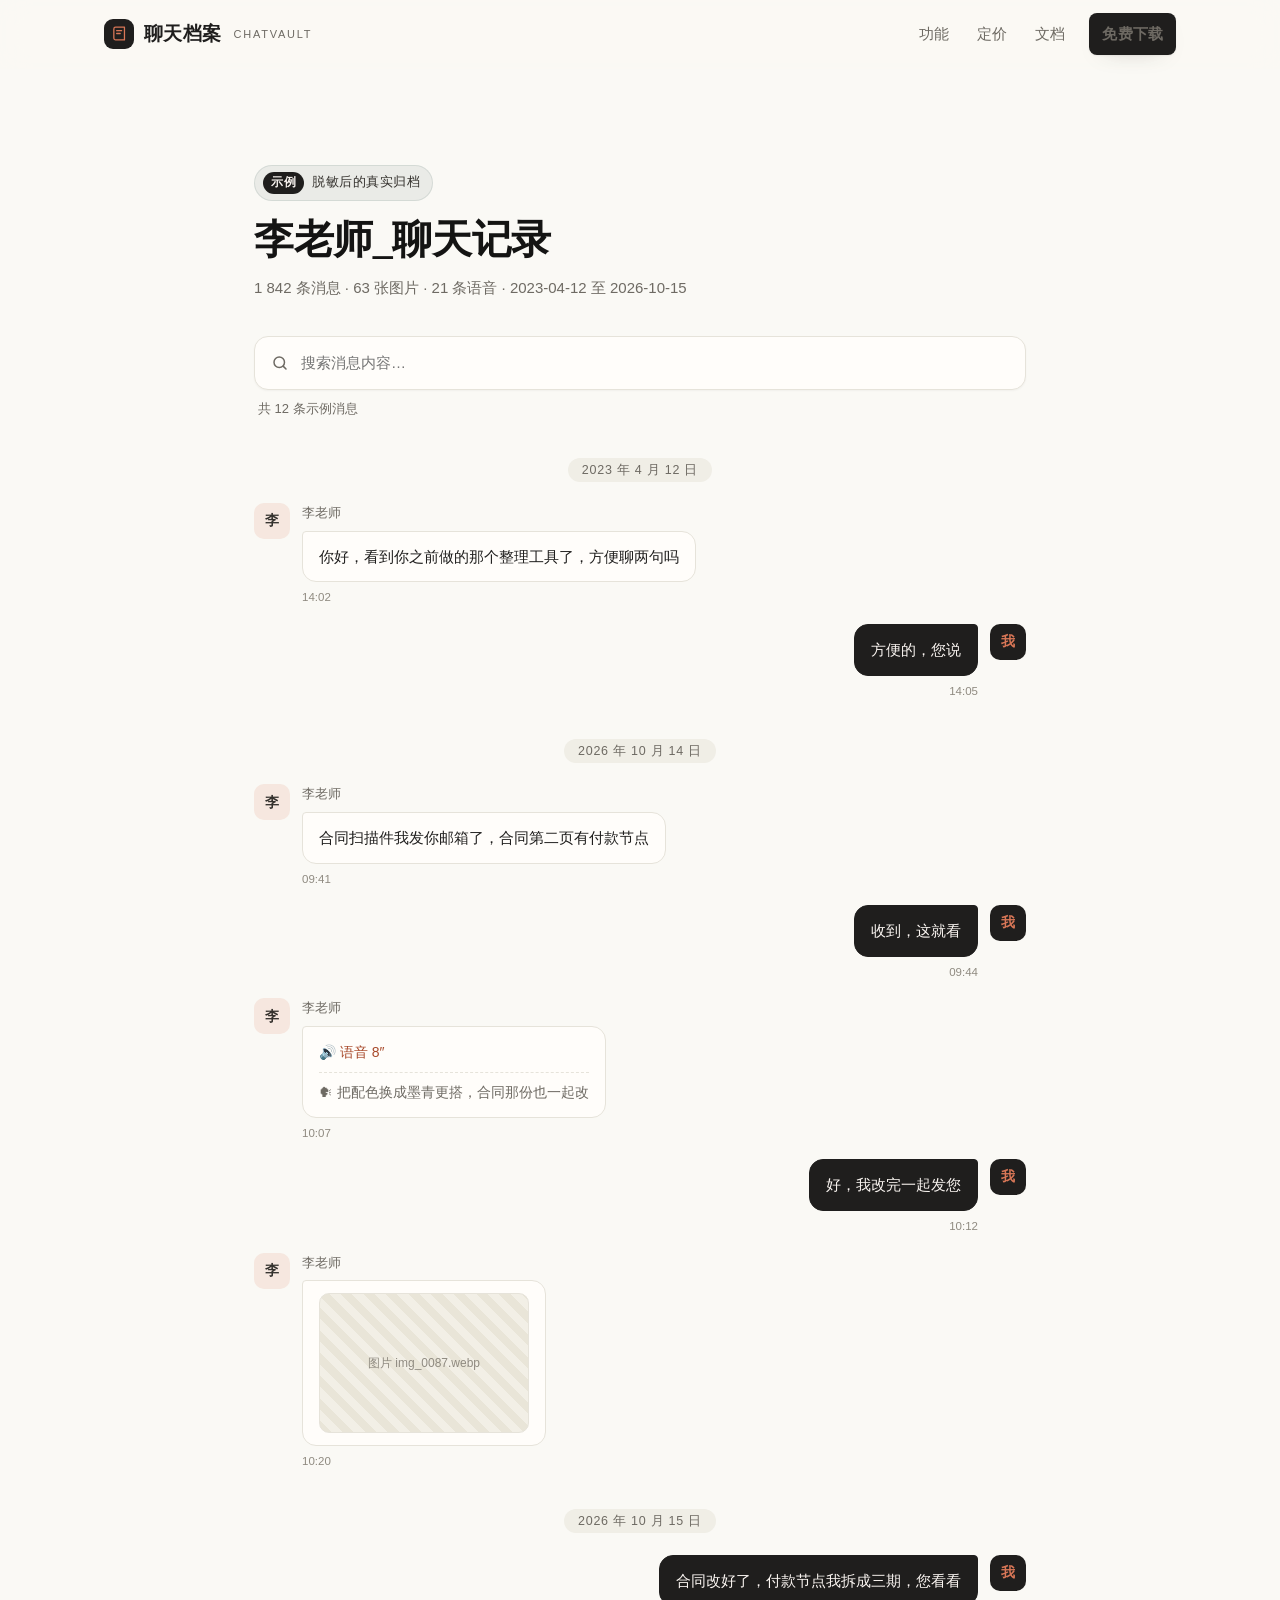
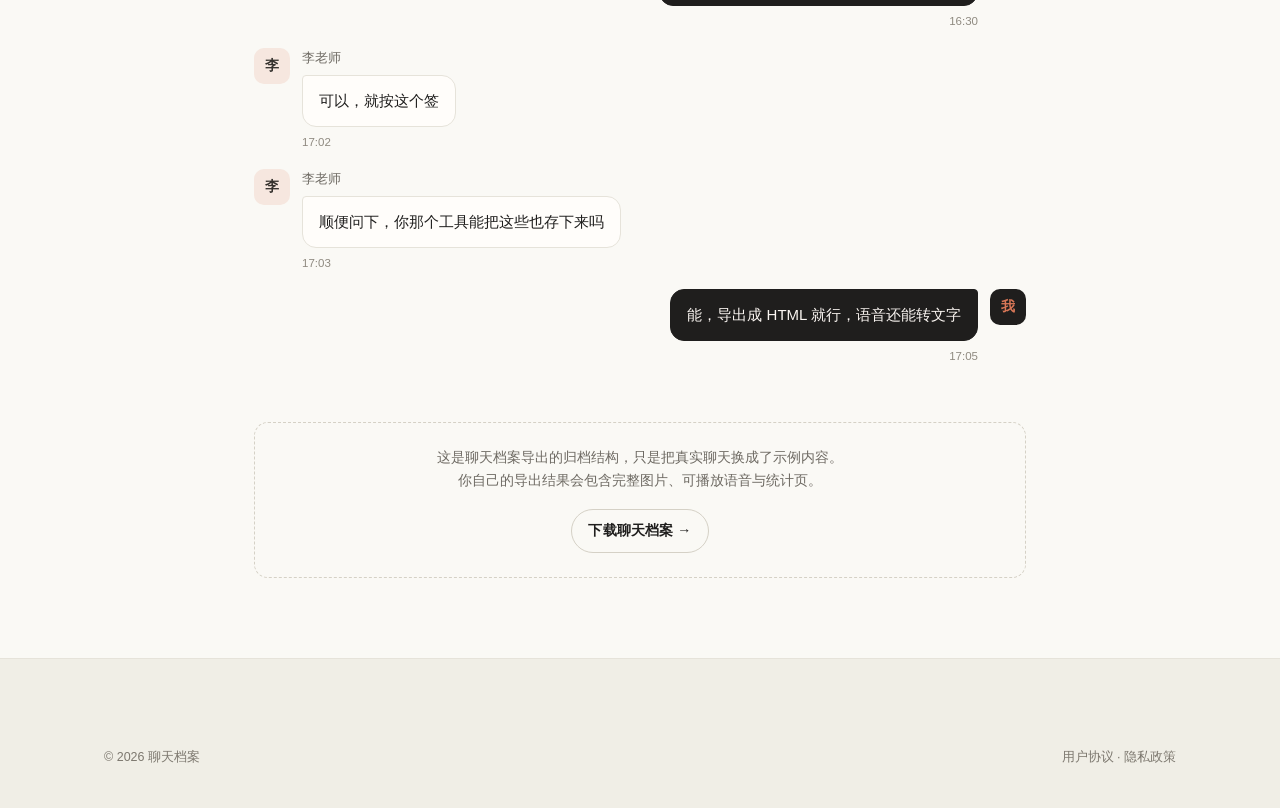
==== demo/index.html @ d1c484e0 "激活页价格表一并移除" ====
<!DOCTYPE html>
<html lang="zh-CN">
<head>
<meta charset="utf-8">
<meta name="viewport" content="width=device-width, initial-scale=1">
<title>在线示例 · 聊天档案</title>
<meta name="description" content="聊天档案导出的聊天记录归档示例：搜索、时间轴、语音转写、图片还原。">
<link rel="icon" href="../assets/favicon.svg" type="image/svg+xml">
<link rel="preconnect" href="https://miaoda.feishu.cn" crossorigin>
<link rel="stylesheet" href="https://miaoda.feishu.cn/fonts/css2?family=Noto+Serif+SC:wght@600;700&family=Noto+Sans+SC:wght@300;400;500;600&display=swap">
<link rel="stylesheet" href="../assets/style.css">
<style>
  .demo-head { padding: 96px 0 8px; }
  .demo-wrap { max-width: 820px; margin: 0 auto; padding: 0 24px 80px; }
  .demo-search {
    display: flex; align-items: center; gap: 10px;
    background: var(--card); border: 1px solid var(--line);
    border-radius: 14px; padding: 12px 16px; margin: 28px 0 8px;
    box-shadow: 0 1px 2px rgba(22,33,30,.04);
  }
  .demo-search input {
    flex: 1; border: 0; outline: 0; font: inherit; font-size: 15px;
    background: transparent; color: var(--text);
  }
  .demo-search svg { width: 18px; height: 18px; color: var(--muted); flex: none; }
  .demo-count { font-size: 13px; color: var(--muted); margin: 0 0 32px 4px; }
  .demo-day {
    text-align: center; margin: 40px 0 22px; font-size: 12.5px;
    color: var(--muted); letter-spacing: .06em;
  }
  .demo-day span { background: var(--paper-2); padding: 5px 14px; border-radius: 999px; }
  .msg { display: flex; gap: 12px; margin-bottom: 16px; align-items: flex-start; }
  .msg--me { flex-direction: row-reverse; }
  .msg__av {
    width: 36px; height: 36px; border-radius: 10px; flex: none;
    display: grid; place-items: center; font-size: 14px; font-weight: 600;
    background: var(--mint-soft); color: var(--pine-2);
  }
  .msg--me .msg__av { background: var(--pine); color: var(--mint); }
  .msg__body { max-width: 74%; }
  .msg--me .msg__body { text-align: right; }
  .msg__name { font-size: 12.5px; color: var(--muted); margin-bottom: 6px; }
  .msg--me .msg__name { display: none; }
  .msg__text {
    background: var(--card); border: 1px solid var(--line); border-radius: 4px 14px 14px 14px;
    padding: 12px 16px; font-size: 15px; line-height: 1.72; white-space: pre-wrap;
  }
  .msg--me .msg__text {
    background: var(--pine); color: #fbf6f2; border-color: var(--pine);
    border-radius: 14px 4px 14px 14px;
  }
  .msg__text mark { background: #f6e0c8; color: #4a3708; padding: 0 2px; border-radius: 2px; }
  .msg--me .msg__text mark { background: #f2d675; color: #2a2000; }
  .msg__time { font-size: 11.5px; color: #8f8a80; margin-top: 6px; }
  .voice { display: inline-flex; align-items: center; gap: 8px; color: var(--pine-3); font-size: 14px; }
  .asr {
    display: block; margin-top: 8px; padding-top: 8px; border-top: 1px dashed var(--line);
    font-size: 13.5px; color: var(--muted);
  }
  .img-ph {
    width: 210px; height: 140px; border-radius: 10px;
    background: repeating-linear-gradient(45deg, #e9e5d8, #e9e5d8 8px, #f2efe6 8px, #f2efe6 16px);
    display: grid; place-items: center; font-size: 12px; color: #8f8a80;
    border: 1px solid var(--line);
  }
  .msg--me .img-ph { margin-left: auto; }
  .demo-foot {
    margin-top: 56px; padding: 24px; border: 1px dashed var(--line-strong);
    border-radius: 14px; font-size: 13.5px; color: var(--muted); text-align: center;
  }
</style>
</head>
<body>

<header class="nav" id="nav">
  <div class="wrap nav__inner">
    <a class="brand" href="../index.html">
      <span class="brand__mark" aria-hidden="true">
        <svg viewBox="0 0 24 24" fill="none" stroke="#d97757" stroke-width="1.8" stroke-linecap="round" stroke-linejoin="round"><path d="M4 5.5A2.5 2.5 0 0 1 6.5 3H19v18H6.5A2.5 2.5 0 0 1 4 18.5z"/><path d="M8 8h7M8 12h5"/></svg>
      </span>
      聊天档案 <span class="brand__sub">CHATVAULT</span>
    </a>
    <nav class="nav__links">
      <a href="../index.html#features">功能</a>
      <a href="../index.html#pricing">定价</a>
      <a href="../docs.html">文档</a>
      <a class="btn btn--primary btn--sm nav__cta" href="../index.html#download">免费下载</a>
    </nav>
  </div>
</header>

<main>
  <div class="demo-wrap">
    <div class="demo-head">
      <span class="eyebrow"><b>示例</b>脱敏后的真实归档</span>
      <h1 style="font-size:clamp(28px,4vw,40px);margin:16px 0 12px">李老师_聊天记录</h1>
      <p style="color:var(--muted);font-size:15px;margin:0">
        1 842 条消息 · 63 张图片 · 21 条语音 · 2023-04-12 至 2026-10-15
      </p>
    </div>

    <div class="demo-search">
      <svg viewBox="0 0 24 24" fill="none" stroke="currentColor" stroke-width="2" stroke-linecap="round"><circle cx="11" cy="11" r="7"/><path d="m20 20-3.5-3.5"/></svg>
      <input id="q" type="search" placeholder="搜索消息内容…" autocomplete="off" aria-label="搜索消息内容">
    </div>
    <p class="demo-count" id="count">共 12 条示例消息</p>

    <div id="stream">

      <div class="demo-day"><span>2023 年 4 月 12 日</span></div>

      <div class="msg">
        <span class="msg__av">李</span>
        <div class="msg__body">
          <div class="msg__name">李老师</div>
          <div class="msg__text">你好，看到你之前做的那个整理工具了，方便聊两句吗</div>
          <div class="msg__time">14:02</div>
        </div>
      </div>

      <div class="msg msg--me">
        <span class="msg__av">我</span>
        <div class="msg__body">
          <div class="msg__name">我</div>
          <div class="msg__text">方便的，您说</div>
          <div class="msg__time">14:05</div>
        </div>
      </div>

      <div class="demo-day"><span>2026 年 10 月 14 日</span></div>

      <div class="msg">
        <span class="msg__av">李</span>
        <div class="msg__body">
          <div class="msg__name">李老师</div>
          <div class="msg__text">合同扫描件我发你邮箱了，合同第二页有付款节点</div>
          <div class="msg__time">09:41</div>
        </div>
      </div>

      <div class="msg msg--me">
        <span class="msg__av">我</span>
        <div class="msg__body">
          <div class="msg__name">我</div>
          <div class="msg__text">收到，这就看</div>
          <div class="msg__time">09:44</div>
        </div>
      </div>

      <div class="msg">
        <span class="msg__av">李</span>
        <div class="msg__body">
          <div class="msg__name">李老师</div>
          <div class="msg__text"><span class="voice">🔊 语音 8″</span><span class="asr">🗣 把配色换成墨青更搭，合同那份也一起改</span></div>
          <div class="msg__time">10:07</div>
        </div>
      </div>

      <div class="msg msg--me">
        <span class="msg__av">我</span>
        <div class="msg__body">
          <div class="msg__name">我</div>
          <div class="msg__text">好，我改完一起发您</div>
          <div class="msg__time">10:12</div>
        </div>
      </div>

      <div class="msg">
        <span class="msg__av">李</span>
        <div class="msg__body">
          <div class="msg__name">李老师</div>
          <div class="msg__text"><div class="img-ph">图片 img_0087.webp</div></div>
          <div class="msg__time">10:20</div>
        </div>
      </div>

      <div class="demo-day"><span>2026 年 10 月 15 日</span></div>

      <div class="msg msg--me">
        <span class="msg__av">我</span>
        <div class="msg__body">
          <div class="msg__name">我</div>
          <div class="msg__text">合同改好了，付款节点我拆成三期，您看看</div>
          <div class="msg__time">16:30</div>
        </div>
      </div>

      <div class="msg">
        <span class="msg__av">李</span>
        <div class="msg__body">
          <div class="msg__name">李老师</div>
          <div class="msg__text">可以，就按这个签</div>
          <div class="msg__time">17:02</div>
        </div>
      </div>

      <div class="msg">
        <span class="msg__av">李</span>
        <div class="msg__body">
          <div class="msg__name">李老师</div>
          <div class="msg__text">顺便问下，你那个工具能把这些也存下来吗</div>
          <div class="msg__time">17:03</div>
        </div>
      </div>

      <div class="msg msg--me">
        <span class="msg__av">我</span>
        <div class="msg__body">
          <div class="msg__name">我</div>
          <div class="msg__text">能，导出成 HTML 就行，语音还能转文字</div>
          <div class="msg__time">17:05</div>
        </div>
      </div>

    </div>

    <div class="demo-foot">
      这是聊天档案导出的归档结构，只是把真实聊天换成了示例内容。<br>
      你自己的导出结果会包含完整图片、可播放语音与统计页。
      <div style="margin-top:16px"><a class="btn btn--ghost btn--sm" href="../index.html#download">下载聊天档案 →</a></div>
    </div>
  </div>
</main>

<footer class="footer">
  <div class="wrap">
    <div class="footer__bottom" style="border-top:0;padding-top:0">
      <span>© 2026 聊天档案</span>
      <span><a href="../legal/terms.html">用户协议</a> · <a href="../legal/privacy.html">隐私政策</a></span>
    </div>
  </div>
</footer>

<script>
(function () {
  var q = document.getElementById("q");
  var count = document.getElementById("count");
  var msgs = Array.prototype.slice.call(document.querySelectorAll(".msg"));
  var days = Array.prototype.slice.call(document.querySelectorAll(".demo-day"));
  if (!q) return;

  q.addEventListener("input", function () {
    var kw = q.value.trim().toLowerCase();
    var hit = 0;
    msgs.forEach(function (m) {
      var text = (m.textContent || "").toLowerCase();
      var ok = !kw || text.indexOf(kw) !== -1;
      m.style.display = ok ? "" : "none";
      if (ok) hit++;
    });
    // 当天没有可见消息时隐藏日期
    days.forEach(function (d) {
      var n = d.nextElementSibling, visible = false;
      while (n && !n.classList.contains("demo-day")) {
        if (n.classList.contains("msg") && n.style.display !== "none") { visible = true; break; }
        n = n.nextElementSibling;
      }
      d.style.display = visible ? "" : "none";
    });
    count.textContent = kw
      ? "「" + q.value.trim() + "」命中 " + hit + " 条"
      : "共 " + msgs.length + " 条示例消息";
  });
})();
</script>
</body>
</html>
---- assets/style.css ----
/* ==========================================================================
   聊天档案 ChatVault · 官网样式
   设计方向：Claude 色系——象牙纸白 + 陶土橙 + 近黑；衬线中文标题，无衬线正文。
   零依赖，零构建。改品牌色只需改下面 :root 里的四个变量。
   ========================================================================== */

:root {
  /* Claude 色系：象牙纸底 + 陶土橙强调 + 近黑正文 */
  --ink: #141413;
  --pine: #1f1e1d;
  --pine-2: #33302c;
  --pine-3: #a8492a;
  --mint: #d97757;
  --mint-soft: #f6e7df;
  --paper: #faf9f5;
  --paper-2: #f0eee6;
  --card: #fffdfa;
  --line: #e6e3da;
  --line-strong: #d5d1c6;
  --text: #1f1e1d;
  --muted: #6e6a63;
  --danger: #b4462f;

  --serif: "Noto Serif SC", "Source Han Serif SC", "Songti SC", "STSong", "SimSun", serif;
  --sans: "Noto Sans SC", "Source Han Sans SC", -apple-system, BlinkMacSystemFont,
    "PingFang SC", "Hiragino Sans GB", "Microsoft YaHei", sans-serif;
  --mono: ui-monospace, SFMono-Regular, "SF Mono", Menlo, Consolas, monospace;

  --r-sm: 8px;
  --r-md: 14px;
  --r-lg: 22px;
  --shadow-sm: 0 1px 2px rgba(20, 20, 19, 0.06), 0 8px 24px -16px rgba(20, 20, 19, 0.35);
  --shadow-md: 0 2px 4px rgba(20, 20, 19, 0.05), 0 24px 48px -28px rgba(20, 20, 19, 0.45);
  --max: 1120px;
}

*,
*::before,
*::after { box-sizing: border-box; }

html {
  -webkit-text-size-adjust: 100%;
  scroll-behavior: smooth;
  scroll-padding-top: 88px;
}

body {
  margin: 0;
  background: var(--paper);
  color: var(--text);
  font-family: var(--sans);
  font-size: 16px;
  line-height: 1.7;
  -webkit-font-smoothing: antialiased;
  text-rendering: optimizeLegibility;
}

img, svg { max-width: 100%; display: block; }
a { color: inherit; text-decoration: none; }
button { font: inherit; color: inherit; }

:focus-visible {
  outline: 2px solid var(--pine-3);
  outline-offset: 3px;
  border-radius: 4px;
}

.wrap {
  width: 100%;
  max-width: var(--max);
  margin-inline: auto;
  padding-inline: 24px;
}

.section { padding-block: 96px; }
.section--tight { padding-block: 64px; }
.section--paper2 { background: var(--paper-2); }
.section--dark { background: var(--pine); color: #f8f3ee; }

/* ---------- 顶部导航 ---------- */

.nav {
  position: sticky;
  top: 0;
  z-index: 50;
  background: rgba(250, 249, 245, 0.82);
  backdrop-filter: saturate(180%) blur(14px);
  -webkit-backdrop-filter: saturate(180%) blur(14px);
  border-bottom: 1px solid transparent;
  transition: border-color 0.25s ease, background 0.25s ease;
}
.nav.is-stuck {
  border-bottom-color: var(--line);
  background: rgba(250, 249, 245, 0.94);
}
.nav__inner {
  display: flex;
  align-items: center;
  gap: 32px;
  height: 68px;
}
.brand {
  display: inline-flex;
  align-items: center;
  gap: 10px;
  font-family: var(--serif);
  font-weight: 700;
  font-size: 19px;
  letter-spacing: 0.02em;
}
.brand__mark {
  width: 30px;
  height: 30px;
  border-radius: 9px;
  background: var(--pine);
  display: grid;
  place-items: center;
  flex: none;
}
.brand__mark svg { width: 17px; height: 17px; }
.brand__sub {
  font-family: var(--sans);
  font-size: 11px;
  font-weight: 500;
  color: var(--muted);
  letter-spacing: 0.16em;
  padding-left: 2px;
}
.nav__links {
  display: flex;
  gap: 4px;
  margin-left: auto;
  align-items: center;
}
.nav__links a {
  padding: 8px 12px;
  border-radius: var(--r-sm);
  font-size: 14.5px;
  color: var(--muted);
  transition: color 0.18s ease, background 0.18s ease;
}
.nav__links a:hover { color: var(--pine); background: rgba(27, 59, 54, 0.06); }
.nav__cta { margin-left: 8px; }

/* ---------- 按钮 ---------- */

.btn {
  display: inline-flex;
  align-items: center;
  justify-content: center;
  gap: 8px;
  padding: 12px 22px;
  border-radius: 999px;
  border: 1px solid transparent;
  font-size: 15px;
  font-weight: 600;
  letter-spacing: 0.01em;
  cursor: pointer;
  transition: transform 0.16s ease, box-shadow 0.2s ease, background 0.2s ease,
    border-color 0.2s ease, color 0.2s ease;
  white-space: nowrap;
}
.btn:active { transform: translateY(1px); }
.btn--primary {
  background: var(--pine);
  color: #fbf8f3;
  box-shadow: var(--shadow-sm);
}
.btn--primary:hover { background: var(--pine-2); box-shadow: var(--shadow-md); }
.btn--ghost {
  background: transparent;
  color: var(--pine);
  border-color: var(--line-strong);
}
.btn--ghost:hover { border-color: var(--pine-3); background: rgba(27, 59, 54, 0.05); }
.btn--mint {
  background: var(--mint);
  color: var(--ink);
}
.btn--mint:hover { background: #e7b7a2; }
.btn--sm { padding: 9px 16px; font-size: 14px; }
.btn--block { width: 100%; }
.btn[disabled] { opacity: 0.55; cursor: not-allowed; }

/* ---------- 首屏 ---------- */

.hero {
  position: relative;
  padding-top: 76px;
  padding-bottom: 96px;
  overflow: hidden;
}
.hero::before {
  content: "";
  position: absolute;
  inset: -30% -10% auto -10%;
  height: 620px;
  background:
    radial-gradient(60% 60% at 20% 10%, rgba(143, 211, 196, 0.28), transparent 70%),
    radial-gradient(50% 50% at 85% 0%, rgba(27, 59, 54, 0.12), transparent 70%);
  pointer-events: none;
}
.hero__grid {
  position: relative;
  display: grid;
  grid-template-columns: minmax(0, 1.05fr) minmax(0, 0.95fr);
  gap: 56px;
  align-items: center;
}
.eyebrow {
  display: inline-flex;
  align-items: center;
  gap: 8px;
  padding: 6px 12px 6px 8px;
  border-radius: 999px;
  background: rgba(27, 59, 54, 0.07);
  border: 1px solid rgba(27, 59, 54, 0.1);
  font-size: 12.5px;
  color: var(--pine-2);
  letter-spacing: 0.04em;
}
.eyebrow b {
  font-weight: 600;
  background: var(--pine);
  color: #fbf6f2;
  border-radius: 999px;
  padding: 1px 8px;
  font-size: 11.5px;
}
h1 {
  font-family: var(--serif);
  font-weight: 700;
  font-size: clamp(34px, 4.6vw, 54px);
  line-height: 1.16;
  letter-spacing: -0.01em;
  margin: 20px 0 0;
  color: var(--ink);
}
h1 em {
  font-style: normal;
  color: var(--pine-3);
  position: relative;
  white-space: nowrap;
}
h1 em::after {
  content: "";
  position: absolute;
  left: 0;
  right: 0;
  bottom: 4px;
  height: 10px;
  background: var(--mint);
  opacity: 0.42;
  z-index: -1;
  border-radius: 3px;
}
.lede {
  margin: 22px 0 0;
  font-size: 17px;
  line-height: 1.85;
  color: var(--muted);
  max-width: 34em;
}
.hero__cta {
  display: flex;
  flex-wrap: wrap;
  gap: 12px;
  margin-top: 32px;
}
.hero__meta {
  display: flex;
  flex-wrap: wrap;
  gap: 8px 20px;
  margin-top: 26px;
  font-size: 13px;
  color: var(--muted);
}
.hero__meta span { display: inline-flex; align-items: center; gap: 6px; }
.dot { width: 5px; height: 5px; border-radius: 50%; background: var(--pine-3); flex: none; }

/* ---------- 首屏模拟窗口 ---------- */

.mock {
  position: relative;
  border-radius: var(--r-lg);
  background: var(--card);
  border: 1px solid var(--line);
  box-shadow: var(--shadow-md);
  overflow: hidden;
  transform: rotate(-0.6deg);
}
.mock__bar {
  display: flex;
  align-items: center;
  gap: 8px;
  padding: 12px 16px;
  border-bottom: 1px solid var(--line);
  background: linear-gradient(180deg, #fff, #fffdfa);
}
.mock__dots { display: flex; gap: 6px; }
.mock__dots i {
  width: 9px; height: 9px; border-radius: 50%;
  background: var(--line-strong);
  display: block;
}
.mock__dots i:first-child { background: #e8b7a4; }
.mock__dots i:nth-child(2) { background: #e0c9a8; }
.mock__dots i:nth-child(3) { background: #d8c3ae; }
.mock__title {
  font-size: 12.5px;
  color: var(--muted);
  font-family: var(--mono);
  margin-inline: auto;
  letter-spacing: 0.02em;
}
.mock__body { padding: 18px 18px 48px; }
.mock__search {
  display: flex;
  align-items: center;
  gap: 8px;
  padding: 9px 12px;
  border-radius: 999px;
  background: var(--paper);
  border: 1px solid var(--line);
  color: var(--muted);
  font-size: 12.5px;
  margin-bottom: 18px;
}
.mock__search svg { width: 14px; height: 14px; flex: none; }
.mock__day {
  text-align: center;
  font-size: 11px;
  color: #8f8a80;
  margin: 16px 0 14px;
  letter-spacing: 0.06em;
}
.bubble {
  display: flex;
  gap: 10px;
  margin-bottom: 12px;
  align-items: flex-start;
}
.bubble--me { flex-direction: row-reverse; }
.avatar {
  width: 30px; height: 30px; border-radius: 9px; flex: none;
  display: grid; place-items: center;
  font-size: 12px; font-weight: 600; color: #fff;
  background: var(--pine-3);
}
.avatar--b { background: #b08968; }
.bubble__content { max-width: 78%; }
.bubble__name { font-size: 11px; color: #8f8a80; margin-bottom: 3px; }
.bubble__text {
  background: #fff;
  border: 1px solid var(--line);
  padding: 9px 13px;
  border-radius: 4px 14px 14px 14px;
  font-size: 13.5px;
  line-height: 1.6;
  color: #1a1918;
  box-shadow: 0 1px 1px rgba(20, 20, 19, 0.03);
}
.bubble--me .bubble__text {
  background: var(--mint-soft);
  border-color: #ecc9ba;
  border-radius: 14px 4px 14px 14px;
}
.bubble__text mark {
  background: #f6e0c8;
  color: inherit;
  padding: 0 2px;
  border-radius: 3px;
}
.bubble__text .voice {
  display: inline-flex;
  align-items: center;
  gap: 8px;
  color: var(--pine-2);
}
.bubble__text .asr {
  display: block;
  margin-top: 6px;
  padding-top: 6px;
  border-top: 1px dashed var(--line);
  font-size: 12px;
  color: var(--muted);
}
.mock__badge {
  position: absolute;
  right: 16px;
  bottom: 14px;
  background: var(--pine);
  color: #fbf6f2;
  font-size: 11.5px;
  padding: 7px 12px;
  border-radius: 999px;
  box-shadow: var(--shadow-md);
  letter-spacing: 0.03em;
}

/* ---------- 信任条 ---------- */

.trust {
  display: grid;
  grid-template-columns: repeat(4, minmax(0, 1fr));
  gap: 1px;
  background: var(--line);
  border: 1px solid var(--line);
  border-radius: var(--r-md);
  overflow: hidden;
}
.trust div {
  background: var(--paper);
  padding: 20px 18px;
  font-size: 13.5px;
  color: var(--muted);
  display: flex;
  align-items: center;
  gap: 9px;
}
.trust b { color: var(--ink); font-weight: 600; }
.trust svg { width: 16px; height: 16px; color: var(--pine-3); flex: none; }

/* ---------- 通用标题 ---------- */

.sec-head { max-width: 44rem; }
.sec-kicker {
  font-size: 12px;
  letter-spacing: 0.22em;
  text-transform: uppercase;
  color: var(--pine-3);
  font-weight: 600;
}
h2 {
  font-family: var(--serif);
  font-size: clamp(26px, 3.1vw, 38px);
  line-height: 1.28;
  font-weight: 700;
  margin: 14px 0 0;
  color: var(--ink);
  letter-spacing: -0.005em;
}
.sec-head p {
  margin: 16px 0 0;
  color: var(--muted);
  font-size: 16px;
  line-height: 1.85;
}
.section--dark h2, .section--dark .sec-head p { color: #f8f3ee; }
.section--dark .sec-kicker { color: var(--mint); }
.section--dark .sec-head p { color: #dcd1c4; }

/* ---------- 功能网格 ---------- */

.features {
  display: grid;
  grid-template-columns: repeat(3, minmax(0, 1fr));
  gap: 18px;
  margin-top: 52px;
}
.card {
  background: var(--card);
  border: 1px solid var(--line);
  border-radius: var(--r-md);
  padding: 26px 24px 24px;
  transition: transform 0.22s ease, box-shadow 0.22s ease, border-color 0.22s ease;
}
.card:hover {
  transform: translateY(-3px);
  box-shadow: var(--shadow-sm);
  border-color: var(--line-strong);
}
.card__icon {
  width: 38px; height: 38px;
  border-radius: 11px;
  background: var(--mint-soft);
  display: grid; place-items: center;
  margin-bottom: 16px;
}
.card__icon svg { width: 19px; height: 19px; color: var(--pine); }
.card h3 {
  font-size: 16.5px;
  margin: 0 0 8px;
  font-weight: 600;
  letter-spacing: 0.01em;
}
.card p { margin: 0; font-size: 14px; color: var(--muted); line-height: 1.75; }
.card__tag {
  display: inline-block;
  margin-top: 14px;
  font-size: 11.5px;
  color: var(--pine-3);
  background: rgba(47, 107, 94, 0.08);
  border-radius: 5px;
  padding: 2px 7px;
  letter-spacing: 0.04em;
}

/* ---------- 隐私块 ---------- */

.privacy {
  display: grid;
  grid-template-columns: minmax(0, 1fr) minmax(0, 0.85fr);
  gap: 56px;
  align-items: center;
}
.privacy__list { display: grid; gap: 18px; margin-top: 34px; }
.privacy__item { display: flex; gap: 14px; }
.privacy__item .n {
  font-family: var(--mono);
  font-size: 12px;
  color: var(--mint);
  padding-top: 3px;
  flex: none;
  width: 26px;
}
.privacy__item h4 { margin: 0 0 4px; font-size: 15.5px; color: #fbf6f2; font-weight: 600; }
.privacy__item p { margin: 0; font-size: 14px; color: #cfc3b5; line-height: 1.75; }
.privacy__panel {
  border: 1px solid rgba(143, 211, 196, 0.28);
  background: rgba(143, 211, 196, 0.06);
  border-radius: var(--r-md);
  padding: 26px;
  font-size: 13.5px;
  color: #e0d6cb;
}
.privacy__panel h4 {
  margin: 0 0 14px;
  font-size: 12px;
  letter-spacing: 0.18em;
  text-transform: uppercase;
  color: var(--mint);
}
.privacy__panel dl { margin: 0; display: grid; gap: 16px; }
.privacy__panel dt { font-size: 12px; color: #b9b0a4; letter-spacing: 0.02em; }
.privacy__panel dd { margin: 3px 0 0; font-family: var(--mono); font-size: 13px; color: #f7ece6; }

/* ---------- 流程 ---------- */

.flow {
  display: grid;
  grid-template-columns: repeat(4, minmax(0, 1fr));
  gap: 20px;
  margin-top: 52px;
  counter-reset: step;
}
.step {
  position: relative;
  padding-top: 26px;
  border-top: 2px solid var(--line-strong);
}
.step::before {
  counter-increment: step;
  content: "0" counter(step);
  position: absolute;
  top: -2px;
  left: 0;
  transform: translateY(-50%);
  background: var(--paper);
  padding-right: 10px;
  font-family: var(--serif);
  font-size: 13px;
  font-weight: 700;
  color: var(--pine-3);
  letter-spacing: 0.08em;
}
.section--paper2 .step::before { background: var(--paper-2); }
.step h3 { margin: 8px 0 8px; font-size: 15.5px; font-weight: 600; }
.step p { margin: 0; font-size: 13.5px; color: var(--muted); line-height: 1.75; }

/* ---------- Demo 预览 ---------- */

.demo-strip {
  display: grid;
  grid-template-columns: minmax(0, 0.9fr) minmax(0, 1.1fr);
  gap: 44px;
  align-items: center;
  background: var(--card);
  border: 1px solid var(--line);
  border-radius: var(--r-lg);
  padding: 40px;
  box-shadow: var(--shadow-sm);
}
.demo-strip h2 { font-size: clamp(24px, 2.6vw, 30px); }
.demo-strip p { color: var(--muted); font-size: 15px; margin: 14px 0 26px; }
.demo-frame {
  border-radius: var(--r-md);
  border: 1px solid var(--line);
  background: var(--paper);
  padding: 16px;
  font-size: 12.5px;
  color: var(--muted);
  font-family: var(--mono);
  line-height: 1.9;
  overflow: hidden;
}
.demo-frame b { color: var(--pine-3); font-weight: 600; }

/* ---------- 定价 ---------- */

.pricing {
  display: grid;
  grid-template-columns: repeat(3, minmax(0, 1fr));
  gap: 18px;
  margin-top: 52px;
  align-items: stretch;
}
.plan {
  background: var(--card);
  border: 1px solid var(--line);
  border-radius: var(--r-md);
  padding: 28px 26px;
  display: flex;
  flex-direction: column;
  position: relative;
}
.plan--featured {
  border-color: var(--pine);
  box-shadow: var(--shadow-md);
  background: linear-gradient(180deg, #ffffff, #fffdfa);
}
.plan__flag {
  position: absolute;
  top: -11px;
  left: 26px;
  background: var(--pine);
  color: #fbf6f2;
  font-size: 11px;
  letter-spacing: 0.1em;
  padding: 3px 10px;
  border-radius: 999px;
}
.plan h3 { margin: 0; font-size: 15px; font-weight: 600; color: var(--muted); letter-spacing: 0.04em; }
.plan__price {
  font-family: var(--serif);
  font-size: 40px;
  line-height: 1.1;
  margin: 14px 0 2px;
  color: var(--ink);
  letter-spacing: -0.02em;
}
.plan__price small { font-size: 14px; font-family: var(--sans); color: var(--muted); font-weight: 400; }
.plan__note { font-size: 12.5px; color: var(--muted); margin: 0 0 20px; }
.plan ul { list-style: none; margin: 0 0 26px; padding: 0; display: grid; gap: 11px; }
.plan li { font-size: 13.5px; color: #23211e; display: flex; gap: 9px; line-height: 1.6; }
.plan li svg { width: 15px; height: 15px; color: var(--pine-3); flex: none; margin-top: 3px; }
.plan li.off { color: #8f8a80; }
.plan li.off svg { color: #cfc9bf; }
.plan .btn { margin-top: auto; }

/* ---------- FAQ ---------- */

.faq { margin-top: 44px; border-top: 1px solid var(--line); }
.faq details { border-bottom: 1px solid var(--line); }
.faq summary {
  cursor: pointer;
  padding: 20px 44px 20px 0;
  font-size: 15.5px;
  font-weight: 500;
  list-style: none;
  position: relative;
}
.faq summary::-webkit-details-marker { display: none; }
.faq summary::after {
  content: "+";
  position: absolute;
  right: 6px;
  top: 50%;
  transform: translateY(-50%);
  font-size: 20px;
  color: var(--pine-3);
  transition: transform 0.2s ease;
  font-family: var(--mono);
}
.faq details[open] summary::after { content: "−"; }
.faq p { margin: 0 0 22px; color: var(--muted); font-size: 14px; line-height: 1.85; max-width: 52rem; }

/* ---------- 下载 ---------- */

.download {
  text-align: center;
  padding-block: 96px;
}
.download__card {
  background: var(--card);
  border: 1px solid var(--line);
  border-radius: var(--r-lg);
  padding: 48px 32px;
  box-shadow: var(--shadow-sm);
  max-width: 720px;
  margin-inline: auto;
}
.download__ver {
  display: inline-flex;
  align-items: center;
  gap: 8px;
  font-size: 12.5px;
  color: var(--muted);
  font-family: var(--mono);
  background: var(--paper);
  border: 1px solid var(--line);
  border-radius: 999px;
  padding: 5px 12px;
}
.download__row {
  display: flex;
  gap: 12px;
  justify-content: center;
  flex-wrap: wrap;
  margin-top: 28px;
}
.download__alt { margin-top: 22px; font-size: 13px; color: var(--muted); }
.download__alt a { color: var(--pine-3); border-bottom: 1px solid rgba(47,107,94,0.3); }

/* ---------- 获取完整版 ---------- */

/* ---------- 时长档位（5 档） ---------- */
.pricing-bar {
  display: flex; justify-content: space-between; align-items: center; gap: 20px;
  margin-top: 46px; padding: 22px 26px;
  background: var(--card); border: 1px solid var(--line); border-radius: var(--r-md);
}
.pricing-bar h3 { margin: 0 0 6px; font-size: 16px; font-weight: 600; }
.pricing-bar p { margin: 0; font-size: 13.5px; color: var(--muted); line-height: 1.7; }
.tiers {
  display: grid; grid-template-columns: repeat(5, minmax(0, 1fr));
  gap: 12px; margin-top: 14px;
}
.tier {
  position: relative; text-align: center; background: var(--card);
  border: 1px solid var(--line); border-radius: var(--r-md); padding: 24px 14px 20px;
  transition: border-color .18s, transform .18s;
}
.tier:hover { border-color: var(--line-strong); transform: translateY(-2px); }
.tier--featured { border-color: var(--pine-3); box-shadow: 0 0 0 1px var(--pine-3); }
.tier__flag {
  position: absolute; top: -11px; left: 50%; transform: translateX(-50%);
  background: var(--pine); color: #faf9f5; font-size: 11px; padding: 3px 10px;
  border-radius: 99px; white-space: nowrap; letter-spacing: .02em;
}
.tier h4 { margin: 0 0 12px; font-size: 14px; font-weight: 500; color: var(--muted); }
.tier__price { font-family: var(--serif); font-size: 30px; line-height: 1; color: var(--ink); }
.tier p { margin: 12px 0 0; font-size: 12.5px; color: var(--muted); }
.pricing-note {
  margin: 18px 0 0; text-align: center; font-size: 13px; color: var(--muted);
}

@media (max-width: 960px) {
  .tiers { grid-template-columns: repeat(3, minmax(0, 1fr)); }
}
@media (max-width: 680px) {
  .tiers { grid-template-columns: repeat(2, minmax(0, 1fr)); }
  .pricing-bar { flex-direction: column; align-items: flex-start; }
}

.plan__fine {
  margin: 10px 0 0;
  font-size: 12px;
  color: var(--muted);
  text-align: center;
}

.howto {
  list-style: none;
  margin: 52px 0 0;
  padding: 0;
  display: grid;
  grid-template-columns: repeat(4, minmax(0, 1fr));
  gap: 20px;
}
.howto__item {
  position: relative;
  padding-top: 26px;
  border-top: 2px solid var(--line-strong);
}
.howto__no {
  position: absolute;
  top: -2px;
  left: 0;
  transform: translateY(-50%);
  background: var(--paper);
  padding-right: 10px;
  font-family: var(--serif);
  font-size: 13px;
  font-weight: 700;
  color: var(--pine-3);
  letter-spacing: 0.08em;
}
.howto__item h3 { margin: 8px 0 8px; font-size: 15.5px; font-weight: 600; }
.howto__item p { margin: 0; font-size: 13.5px; color: var(--muted); line-height: 1.75; }
.howto__foot { margin: 40px 0 0; font-size: 13.5px; color: var(--muted); }
.howto__foot a { color: var(--pine-3); border-bottom: 1px solid rgba(47,107,94,0.3); }

.reward {
  margin-top: 40px;
  padding: 26px;
  background: var(--card);
  border: 1px dashed var(--line-strong);
  border-radius: var(--r-md);
  display: flex;
  align-items: center;
  justify-content: center;
  gap: 24px;
  flex-wrap: wrap;
}
.reward img { border-radius: 8px; display: block; }
.reward p { margin: 0; font-size: 13.5px; color: var(--muted); line-height: 1.9; }

/* ---------- 双网盘下载 ---------- */

.dl { margin-top: 28px; display: grid; gap: 12px; text-align: left; }
.dl__row {
  display: flex;
  align-items: center;
  justify-content: space-between;
  gap: 20px;
  flex-wrap: wrap;
  padding: 18px 20px;
  border: 1px solid var(--line);
  border-radius: var(--r-md);
  background: var(--paper);
}
.dl__main { display: flex; align-items: center; gap: 14px; }
.dl__main h3 { margin: 0; font-size: 15px; font-weight: 600; }
.dl__main p { margin: 3px 0 0; font-size: 12.5px; color: var(--muted); }
.dl__tag {
  flex: none;
  font-size: 11px;
  letter-spacing: 0.08em;
  padding: 4px 9px;
  border-radius: 999px;
  background: var(--mint-soft);
  color: var(--pine-2);
  font-weight: 600;
}
.dl__tag--alt { background: var(--paper-2); color: var(--muted); }
.dl__acts { display: flex; gap: 10px; flex-wrap: wrap; }

.footer__note { color: var(--muted); }

/* ---------- 页脚 ---------- */

.footer {
  border-top: 1px solid var(--line);
  background: var(--paper-2);
  padding-block: 48px 40px;
  font-size: 13.5px;
  color: var(--muted);
}
.footer__grid {
  display: grid;
  grid-template-columns: minmax(0, 1.4fr) repeat(3, minmax(0, 1fr));
  gap: 32px;
}
.footer h5 {
  margin: 0 0 12px;
  font-size: 12px;
  letter-spacing: 0.16em;
  text-transform: uppercase;
  color: var(--ink);
  font-weight: 600;
}
.footer ul { list-style: none; margin: 0; padding: 0; display: grid; gap: 8px; }
.footer a:hover { color: var(--pine-3); }
.footer__bottom {
  margin-top: 40px;
  padding-top: 22px;
  border-top: 1px solid var(--line);
  display: flex;
  flex-wrap: wrap;
  gap: 10px 24px;
  justify-content: space-between;
  font-size: 12.5px;
  color: #7d786f;
}

/* ---------- 支付弹层 ---------- */

.modal {
  position: fixed;
  inset: 0;
  z-index: 100;
  display: none;
  place-items: center;
  padding: 24px;
  background: rgba(20, 20, 19, 0.55);
  backdrop-filter: blur(4px);
}
.modal[open], .modal.is-open { display: grid; }
.modal__card {
  background: var(--card);
  border-radius: var(--r-lg);
  padding: 32px;
  width: min(420px, 100%);
  box-shadow: var(--shadow-md);
  text-align: center;
  position: relative;
}
.modal__close {
  position: absolute;
  top: 12px; right: 12px;
  width: 32px; height: 32px;
  border: 0;
  border-radius: 50%;
  background: var(--paper);
  cursor: pointer;
  font-size: 16px;
  color: var(--muted);
}
.modal h3 { margin: 0 0 6px; font-family: var(--serif); font-size: 21px; }
.modal p { margin: 0 0 20px; font-size: 13.5px; color: var(--muted); }
.qr {
  width: 200px; height: 200px;
  margin: 0 auto 18px;
  border: 1px solid var(--line);
  border-radius: var(--r-md);
  background: var(--paper);
  display: grid;
  place-items: center;
  overflow: hidden;
  font-size: 12px;
  color: var(--muted);
}
.qr img { width: 100%; height: 100%; object-fit: contain; }
.modal__status {
  font-size: 13px;
  color: var(--pine-3);
  min-height: 22px;
  font-family: var(--mono);
}
.license-box {
  margin-top: 16px;
  text-align: left;
  background: var(--paper);
  border: 1px solid var(--line);
  border-radius: var(--r-sm);
  padding: 12px;
  font-family: var(--mono);
  font-size: 11.5px;
  color: #23211e;
  word-break: break-all;
  max-height: 120px;
  overflow: auto;
}

/* ---------- 响应式 ---------- */

@media (max-width: 960px) {
  .hero__grid { grid-template-columns: 1fr; gap: 44px; }
  .mock { transform: none; max-width: 520px; }
  .features { grid-template-columns: repeat(2, minmax(0, 1fr)); }
  .privacy { grid-template-columns: 1fr; gap: 34px; }
  .flow { grid-template-columns: repeat(2, minmax(0, 1fr)); gap: 26px 20px; }
  .pricing { grid-template-columns: 1fr; }
  .demo-strip { grid-template-columns: 1fr; padding: 28px; }
  .trust { grid-template-columns: repeat(2, minmax(0, 1fr)); }
  .footer__grid { grid-template-columns: 1fr 1fr; }
  .howto { grid-template-columns: repeat(2, minmax(0, 1fr)); gap: 26px 20px; }
}

@media (max-width: 680px) {
  .howto { grid-template-columns: 1fr; }
  .dl__row { flex-direction: column; align-items: flex-start; }
  .section { padding-block: 64px; }
  .hero { padding-top: 44px; padding-bottom: 64px; }
  .nav__links a:not(.nav__cta) { display: none; }
  .features { grid-template-columns: 1fr; }
  .flow { grid-template-columns: 1fr; }
  .trust { grid-template-columns: 1fr; }
  .footer__grid { grid-template-columns: 1fr; gap: 26px; }
  h1 { font-size: 32px; }
  .plan__price { font-size: 34px; }
  .download__card { padding: 32px 20px; }
}

@media (prefers-reduced-motion: reduce) {
  html { scroll-behavior: auto; }
  *, *::before, *::after {
    animation-duration: 0.001ms !important;
    transition-duration: 0.001ms !important;
  }
  .card:hover, .mock { transform: none; }
}

/* 打印：只留正文 */
@media print {
  .nav, .modal, .footer__grid, .hero__cta { display: none; }
  body { background: #fff; }
}

/* ===================================================================
   档案式首页（v2 结构）：封面 + 左侧目录 + 编号章节
   与参考站完全不同的骨架，不设大 Hero、卡片墙、横向流程条
   =================================================================== */
body.dossier { background: var(--paper); }

.dossier .topbar {
  position: sticky; top: 0; z-index: 60;
  background: rgba(250, 249, 245, .88);
  -webkit-backdrop-filter: blur(14px); backdrop-filter: blur(14px);
  border-bottom: 1px solid var(--line);
}
.dossier .topbar__in {
  max-width: var(--max); margin: 0 auto; padding: 0 24px; height: 62px;
  display: flex; align-items: center; justify-content: space-between;
}
.dossier .topbar__brand {
  display: inline-flex; align-items: center; gap: 9px;
  font-size: 15.5px; font-weight: 600; color: var(--ink); letter-spacing: .01em;
}
.dossier .topbar__brand svg { width: 21px; height: 21px; flex: none; }
.dossier .topbar__brand span {
  font-size: 10.5px; letter-spacing: .18em; color: #8f8a80; font-weight: 500;
}
.dossier .topbar__right { display: flex; align-items: center; gap: 18px; }
.dossier .topbar__ver {
  font-family: ui-monospace, "SF Mono", Menlo, monospace;
  font-size: 11.5px; color: #8f8a80;
}
.dossier .topbar__link { font-size: 13.5px; color: var(--muted); }
.dossier .topbar__btn {
  font-size: 13.5px; padding: 7px 16px; border-radius: 8px;
  background: var(--pine); color: #faf9f5;
}

/* 封面 */
.dossier .cover { border-bottom: 1px solid var(--line); }
.dossier .cover__in { max-width: var(--max); margin: 0 auto; padding: 84px 24px 60px; }
.dossier .cover__kicker {
  font-size: 11.5px; letter-spacing: .18em; text-transform: uppercase;
  color: var(--pine-3); font-family: ui-monospace, "SF Mono", Menlo, monospace; margin: 0 0 26px;
}
.dossier .cover__title {
  font-family: var(--serif); font-size: clamp(34px, 5vw, 56px);
  line-height: 1.2; letter-spacing: -.01em; margin: 0; color: var(--ink);
}
.dossier .cover__sub {
  max-width: 600px; margin: 26px 0 0; font-size: 15.5px; line-height: 1.9; color: #4a524f;
}
.dossier .cover__spec {
  display: grid; grid-template-columns: repeat(4, minmax(0, 1fr));
  gap: 0; margin: 52px 0 0; padding: 0; border-top: 1px solid var(--line);
}
.dossier .cover__spec > div { padding: 18px 24px 0 0; }
.dossier .cover__spec dt {
  font-size: 10.5px; letter-spacing: .14em; text-transform: uppercase;
  color: #8f8a80; margin-bottom: 7px;
}
.dossier .cover__spec dd { margin: 0; font-size: 14.5px; color: var(--ink); }

/* 双栏 */
.dossier .layout {
  max-width: var(--max); margin: 0 auto; padding: 0 24px 96px;
  display: grid; grid-template-columns: 168px minmax(0, 1fr); gap: 64px;
}
.dossier .rail { padding-top: 58px; }
.dossier .rail__nav { position: sticky; top: 92px; display: flex; flex-direction: column; }
.dossier .rail__nav a {
  display: flex; gap: 10px; padding: 7px 0; font-size: 13px; color: #6e6a63;
  border-bottom: 1px solid transparent; transition: color .16s;
}
.dossier .rail__nav a:hover { color: var(--pine-2); }
.dossier .rail__nav i {
  font-style: normal; font-family: ui-monospace, "SF Mono", Menlo, monospace;
  font-size: 10.5px; color: #a8a39a; padding-top: 2px;
}
.dossier .rail__note {
  margin: 30px 0 0; padding-top: 16px; border-top: 1px solid var(--line);
  font-size: 11.5px; line-height: 1.85; color: #8f8a80;
}
.dossier .rail__note b { color: var(--pine-2); font-weight: 500; word-break: break-all; }

/* 章节 */
.dossier .chapter { padding: 54px 0 8px; border-top: 1px solid var(--line); }
.dossier .chapter:first-child { border-top: 0; padding-top: 56px; }
.dossier .chapter__head { display: flex; align-items: baseline; gap: 14px; margin-bottom: 18px; }
.dossier .chapter__head span {
  font-family: ui-monospace, "SF Mono", Menlo, monospace;
  font-size: 11.5px; letter-spacing: .12em; color: var(--pine-3);
}
.dossier .chapter__head h2 {
  font-family: var(--serif); font-size: 26px; margin: 0; color: var(--ink); font-weight: 600;
}
.dossier .chapter__lede {
  margin: 0; max-width: 660px; font-size: 15px; line-height: 1.95; color: #3f4744;
}
.dossier .chapter__note {
  margin: 22px 0 0; font-size: 13.5px; line-height: 1.9; color: #5b6560;
}
.dossier .chapter__note a { color: var(--pine-3); border-bottom: 1px solid var(--mint); }

.dossier .tree {
  margin: 30px 0 0; border: 1px solid var(--line); border-radius: 14px;
  background: var(--card); overflow: hidden;
}
.dossier .tree__head {
  padding: 13px 20px; border-bottom: 1px solid var(--line);
  font-family: ui-monospace, "SF Mono", Menlo, monospace; font-size: 12.5px; color: var(--pine-2);
  background: var(--paper-2);
}
.dossier .tree pre { margin: 0; padding: 18px 20px 16px; overflow-x: auto; }
.dossier .tree code {
  font-family: ui-monospace, "SF Mono", Menlo, monospace;
  font-size: 12.8px; line-height: 1.95; color: #3f4744; white-space: pre;
}
.dossier .tree__cap { margin: 0; padding: 0 20px 16px; font-size: 12px; color: #8f8a80; }
.dossier .shot { margin: 30px 0 0; }
.dossier .shot img {
  width: 100%; height: auto; display: block; border-radius: 14px;
  border: 1px solid var(--line); box-shadow: 0 18px 44px -28px rgba(20, 20, 19, .5);
}
.dossier .shot figcaption { margin-top: 11px; font-size: 12px; color: #8f8a80; }

.dossier .points { list-style: none; margin: 26px 0 0; padding: 0; }
.dossier .points li {
  padding: 13px 0; border-top: 1px dashed var(--line);
  font-size: 14px; line-height: 1.8; color: #4a524f;
}
.dossier .points b { color: var(--ink); font-weight: 600; }

/* 规格表 */
.dossier .spec { width: 100%; border-collapse: collapse; margin: 24px 0 0; }
.dossier .spec th {
  text-align: left; padding: 0 14px 10px 0; font-size: 10.5px; letter-spacing: .12em;
  text-transform: uppercase; color: #8f8a80; font-weight: 600; border-bottom: 1px solid var(--line-strong);
}
.dossier .spec td {
  padding: 12px 14px 12px 0; font-size: 14px; color: #3f4744;
  border-bottom: 1px solid var(--line); vertical-align: baseline;
}
.dossier .spec td:first-child { white-space: nowrap; }
.dossier .spec code {
  font-family: ui-monospace, "SF Mono", Menlo, monospace; font-size: 12.5px;
  background: var(--paper-2); padding: 2px 7px; border-radius: 5px; color: var(--pine-2);
}
.dossier .spec--price td b { font-family: var(--serif); font-size: 18px; color: var(--ink); }
.dossier .spec--price tr.is-pick { background: var(--mint-soft); }
.dossier .spec--price tr.is-pick td:first-child { padding-left: 12px; }
.dossier .pick {
  display: inline-block; margin-left: 10px; font-size: 10.5px; letter-spacing: .06em;
  background: var(--pine); color: #faf9f5; padding: 2px 8px; border-radius: 99px;
}

/* 步骤 */
.dossier .steps { list-style: none; counter-reset: s; margin: 24px 0 0; padding: 0; }
.dossier .steps li {
  counter-increment: s; position: relative; padding: 20px 0 20px 44px;
  border-top: 1px solid var(--line);
}
.dossier .steps li::before {
  content: counter(s, decimal-leading-zero);
  position: absolute; left: 0; top: 22px;
  font-family: ui-monospace, "SF Mono", Menlo, monospace;
  font-size: 11.5px; color: var(--pine-3); letter-spacing: .08em;
}
.dossier .steps b { font-size: 14.5px; color: var(--ink); font-weight: 600; }
.dossier .steps p { margin: 7px 0 0; font-size: 13.8px; line-height: 1.85; color: #4a524f; }

.dossier .callout {
  margin: 26px 0 0; padding: 15px 18px; border-radius: 0 10px 10px 0;
  border-left: 3px solid var(--mint); background: var(--mint-soft);
  font-size: 13.3px; line-height: 1.9; color: #4a4038;
}
.dossier .callout b { color: var(--pine-2); }
.dossier .callout code {
  font-family: ui-monospace, "SF Mono", Menlo, monospace; font-size: 12px;
  background: rgba(255, 255, 255, .7); padding: 2px 6px; border-radius: 4px;
  white-space: nowrap;
}

/* 下载 */
.dossier .dl { margin: 22px 0 0; }
.dossier .dl__row {
  display: flex; align-items: center; justify-content: space-between; gap: 18px;
  padding: 18px 0; border-top: 1px solid var(--line);
}
.dossier .dl__plat b { display: block; font-size: 14.5px; color: var(--ink); }
.dossier .dl__plat span { font-size: 12.5px; color: #8f8a80; }
.dossier .dl__act { display: flex; gap: 10px; }
.dossier .btn--sm { padding: 8px 15px; font-size: 13px; }

/* 问答 */
.dossier .qa { margin: 36px 0 0; }
.dossier .qa details { border-top: 1px solid var(--line); }
.dossier .qa summary {
  padding: 15px 0; font-size: 14px; color: var(--ink); cursor: pointer;
  list-style: none; display: flex; justify-content: space-between; align-items: center;
}
.dossier .qa summary::-webkit-details-marker { display: none; }
.dossier .qa summary::after { content: "+"; color: #8f8a80; font-size: 15px; }
.dossier .qa details[open] summary::after { content: "–"; }
.dossier .qa p { margin: 0 0 16px; font-size: 13.5px; line-height: 1.85; color: #5b6560; max-width: 640px; }

/* 页脚 */
.dossier .foot { border-top: 1px solid var(--line); margin-top: 8px; }
.dossier .foot__in {
  max-width: var(--max); margin: 0 auto; padding: 40px 24px 48px;
  display: flex; flex-wrap: wrap; gap: 28px; justify-content: space-between; align-items: flex-start;
}
.dossier .foot__brand b { font-size: 13.5px; letter-spacing: .04em; color: var(--ink); }
.dossier .foot__brand p { margin: 8px 0 0; font-size: 12.5px; color: #8f8a80; }
.dossier .foot__links { display: flex; flex-wrap: wrap; gap: 20px; font-size: 13px; }
.dossier .foot__links a { color: var(--muted); }
.dossier .foot__legal {
  flex-basis: 100%; display: flex; flex-wrap: wrap; gap: 18px;
  margin-top: 20px; padding-top: 18px; border-top: 1px solid var(--line);
  font-size: 11.5px; color: #8f8a80;
}

@media (max-width: 900px) {
  .dossier .layout { grid-template-columns: minmax(0, 1fr); gap: 0; padding-bottom: 64px; }
  .dossier .body { min-width: 0; }
  .dossier .tree pre { max-width: 100%; }
  .dossier .topbar__ver { display: none; }
  .dossier .chapter__lede, .dossier .chapter__note, .dossier .cover__sub { max-width: 100%; }
  .dossier .rail { padding-top: 0; border-bottom: 1px solid var(--line); }
  .dossier .rail__nav { position: static; flex-direction: row; flex-wrap: wrap; gap: 0 18px; padding: 16px 0; }
  .dossier .rail__nav a { border: 0; padding: 4px 0; }
  .dossier .rail__note { display: none; }
  .dossier .cover__spec { grid-template-columns: repeat(2, minmax(0, 1fr)); row-gap: 22px; }
  .dossier .cover__in { padding: 56px 24px 44px; }
  .dossier .chapter { padding-top: 40px; }
  .dossier .dl__row { flex-direction: column; align-items: flex-start; gap: 12px; }
  .dossier .spec td:first-child { white-space: normal; }
}
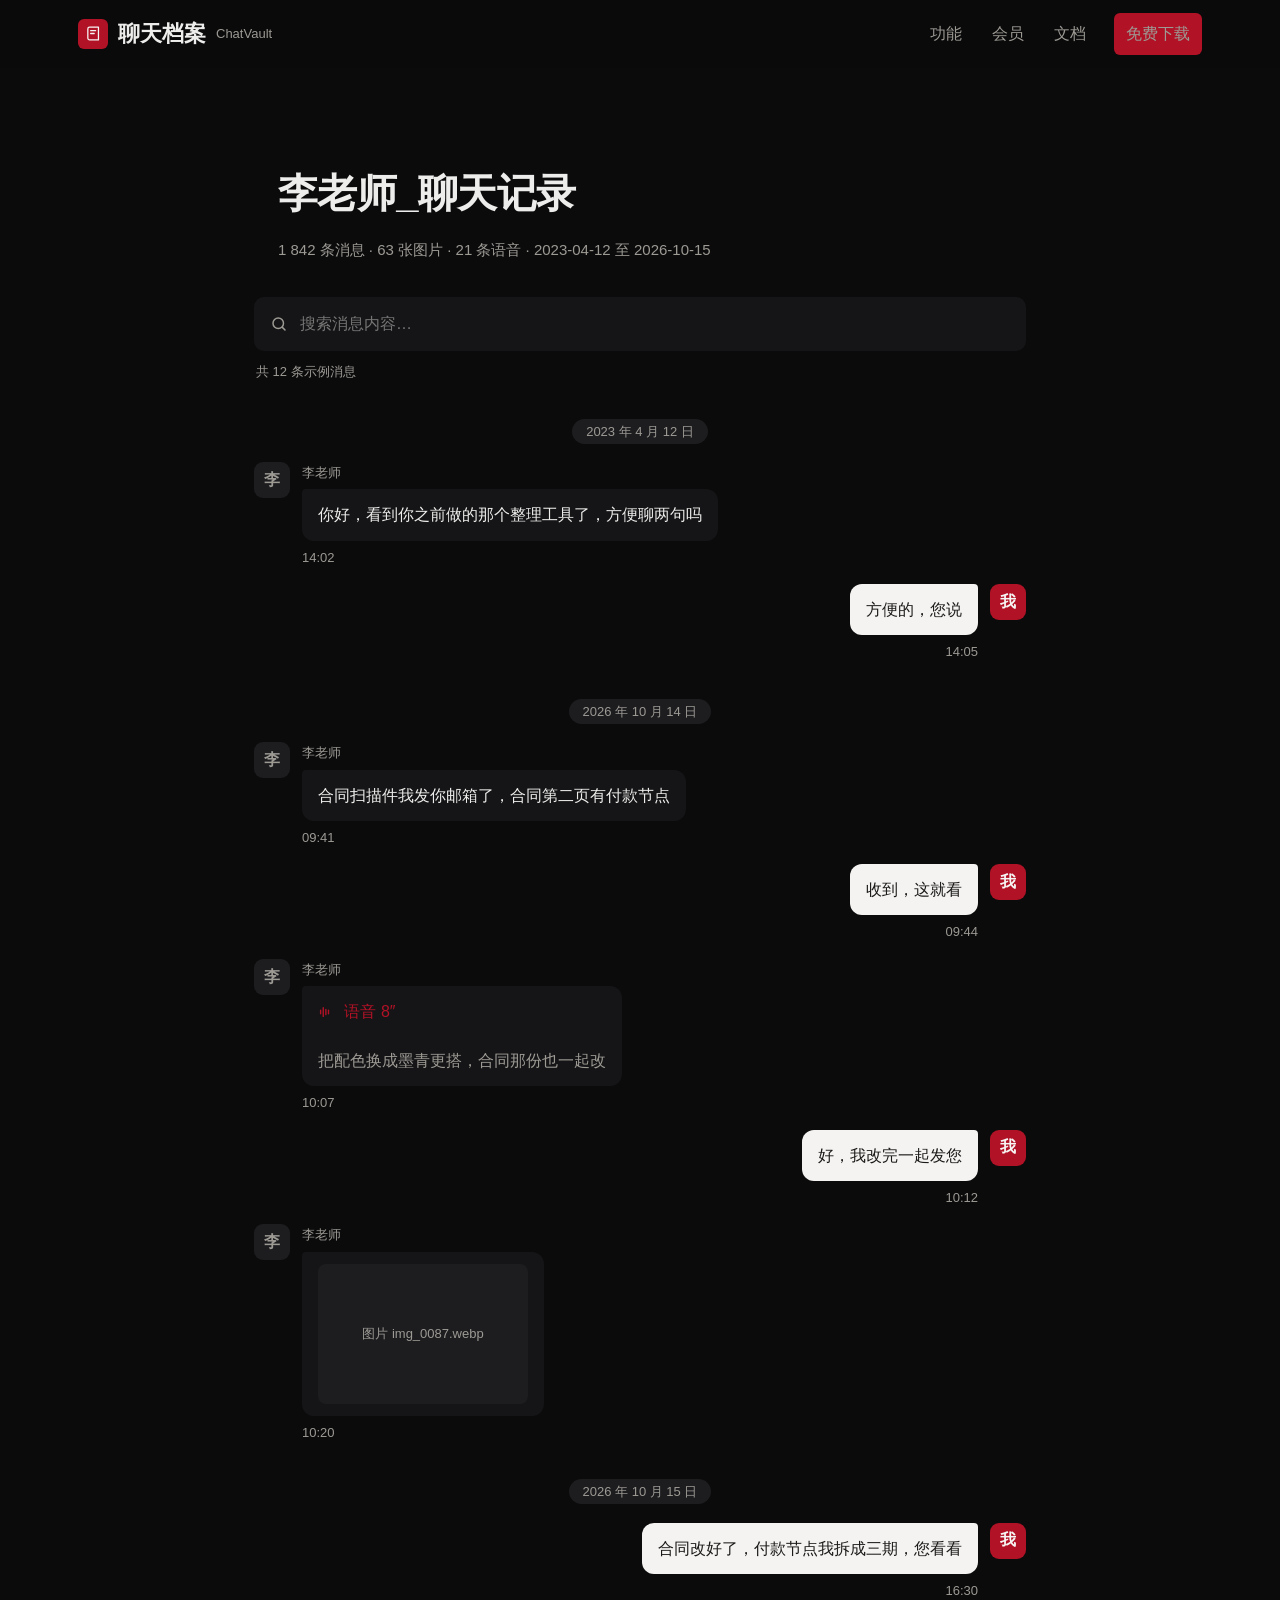
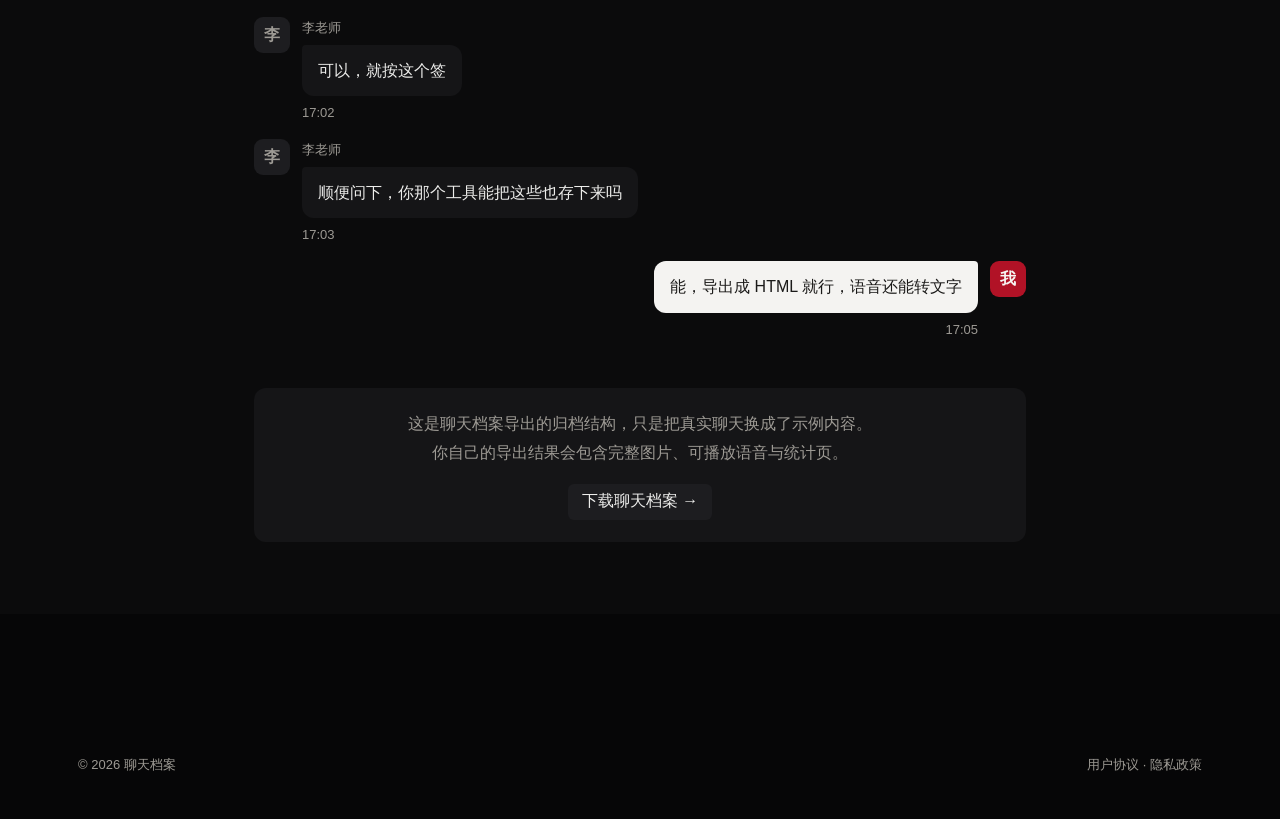
==== commit 8e1ec5a9: "feat: 官网改版为「产品自己在导出」的深色版式 首页从档案式长文换成左右分栏：左边一句话，右边是可交互的导出控制台， 勾会话、选七种格式、按导出，进度条走完给出真实文件的字节数与 SHA256。 " ====
--- a/demo/index.html
+++ b/demo/index.html
@@ -6,67 +6,66 @@
 <title>在线示例 · 聊天档案</title>
 <meta name="description" content="聊天档案导出的聊天记录归档示例：搜索、时间轴、语音转写、图片还原。">
 <link rel="icon" href="../assets/favicon.svg" type="image/svg+xml">
-<link rel="preconnect" href="https://miaoda.feishu.cn" crossorigin>
-<link rel="stylesheet" href="https://miaoda.feishu.cn/fonts/css2?family=Noto+Serif+SC:wght@600;700&family=Noto+Sans+SC:wght@300;400;500;600&display=swap">
 <link rel="stylesheet" href="../assets/style.css">
 <style>
-  .demo-head { padding: 96px 0 8px; }
-  .demo-wrap { max-width: 820px; margin: 0 auto; padding: 0 24px 80px; }
+  .demo-head { padding: 76px 0 8px; max-width: 820px; margin: 0 auto; padding-inline: 24px; }
+  .demo-wrap { max-width: 820px; margin: 0 auto; padding: 0 24px 72px; }
   .demo-search {
     display: flex; align-items: center; gap: 10px;
-    background: var(--card); border: 1px solid var(--line);
-    border-radius: 14px; padding: 12px 16px; margin: 28px 0 8px;
-    box-shadow: 0 1px 2px rgba(22,33,30,.04);
+    background: var(--surface); border-radius: 10px;
+    padding: 13px 16px; margin: 26px 0 10px;
   }
   .demo-search input {
-    flex: 1; border: 0; outline: 0; font: inherit; font-size: 15px;
-    background: transparent; color: var(--text);
+    flex: 1; border: 0; outline: 0; font: inherit; font-size: 16px;
+    background: transparent; color: var(--ink);
   }
   .demo-search svg { width: 18px; height: 18px; color: var(--muted); flex: none; }
-  .demo-count { font-size: 13px; color: var(--muted); margin: 0 0 32px 4px; }
+  .demo-count { font-size: 13px; color: var(--muted); margin: 0 0 30px 2px; }
   .demo-day {
-    text-align: center; margin: 40px 0 22px; font-size: 12.5px;
-    color: var(--muted); letter-spacing: .06em;
-  }
-  .demo-day span { background: var(--paper-2); padding: 5px 14px; border-radius: 999px; }
+    text-align: center; margin: 38px 0 20px; font-size: 13px;
+    color: var(--muted);
+  }
+  .demo-day span { background: var(--surface-2); padding: 5px 14px; border-radius: 999px; }
   .msg { display: flex; gap: 12px; margin-bottom: 16px; align-items: flex-start; }
   .msg--me { flex-direction: row-reverse; }
   .msg__av {
-    width: 36px; height: 36px; border-radius: 10px; flex: none;
-    display: grid; place-items: center; font-size: 14px; font-weight: 600;
-    background: var(--mint-soft); color: var(--pine-2);
-  }
-  .msg--me .msg__av { background: var(--pine); color: var(--mint); }
+    width: 36px; height: 36px; border-radius: 9px; flex: none;
+    display: grid; place-items: center; font-size: 16px; font-weight: 600;
+    background: var(--surface-2); color: var(--muted);
+  }
+  .msg--me .msg__av { background: var(--accent); color: var(--accent-ink); }
   .msg__body { max-width: 74%; }
   .msg--me .msg__body { text-align: right; }
-  .msg__name { font-size: 12.5px; color: var(--muted); margin-bottom: 6px; }
+  .msg__name { font-size: 13px; color: var(--muted); margin-bottom: 6px; }
   .msg--me .msg__name { display: none; }
   .msg__text {
-    background: var(--card); border: 1px solid var(--line); border-radius: 4px 14px 14px 14px;
-    padding: 12px 16px; font-size: 15px; line-height: 1.72; white-space: pre-wrap;
+    background: var(--surface); border-radius: 4px 12px 12px 12px;
+    padding: 12px 16px; font-size: 16px; line-height: 1.7; white-space: pre-wrap;
+    color: var(--ink);
   }
   .msg--me .msg__text {
-    background: var(--pine); color: #fbf6f2; border-color: var(--pine);
-    border-radius: 14px 4px 14px 14px;
-  }
-  .msg__text mark { background: #f6e0c8; color: #4a3708; padding: 0 2px; border-radius: 2px; }
-  .msg--me .msg__text mark { background: #f2d675; color: #2a2000; }
-  .msg__time { font-size: 11.5px; color: #8f8a80; margin-top: 6px; }
-  .voice { display: inline-flex; align-items: center; gap: 8px; color: var(--pine-3); font-size: 14px; }
+    background: #f4f3f1; color: #1b1a19;
+    border-radius: 12px 4px 12px 12px;
+  }
+  .msg__text mark { background: #f0d8d8; color: #7a1220; padding: 0 2px; border-radius: 2px; }
+  .msg--me .msg__text mark { background: #f5dfe0; color: #6d101c; }
+  .msg__time { font-size: 13px; color: var(--muted); margin-top: 6px; }
+  .voice { display: inline-flex; align-items: center; gap: 8px; color: var(--accent); font-size: 16px; }
   .asr {
-    display: block; margin-top: 8px; padding-top: 8px; border-top: 1px dashed var(--line);
-    font-size: 13.5px; color: var(--muted);
-  }
+    display: block; margin-top: 10px; padding-top: 10px;
+    font-size: 16px; color: var(--muted);
+    
+  }
+  .msg--me .asr { border-top-color: #d9d5cf; color: #5f5b54; }
   .img-ph {
-    width: 210px; height: 140px; border-radius: 10px;
-    background: repeating-linear-gradient(45deg, #e9e5d8, #e9e5d8 8px, #f2efe6 8px, #f2efe6 16px);
-    display: grid; place-items: center; font-size: 12px; color: #8f8a80;
-    border: 1px solid var(--line);
+    width: 210px; height: 140px; border-radius: 8px;
+    background: var(--surface-2);
+    display: grid; place-items: center; font-size: 13px; color: var(--muted);
   }
   .msg--me .img-ph { margin-left: auto; }
   .demo-foot {
-    margin-top: 56px; padding: 24px; border: 1px dashed var(--line-strong);
-    border-radius: 14px; font-size: 13.5px; color: var(--muted); text-align: center;
+    margin-top: 48px; padding: 22px; border-radius: 12px; background: var(--surface);
+    font-size: 16px; color: var(--muted); text-align: center; line-height: 1.8;
   }
 </style>
 </head>
@@ -76,15 +75,15 @@
   <div class="wrap nav__inner">
     <a class="brand" href="../index.html">
       <span class="brand__mark" aria-hidden="true">
-        <svg viewBox="0 0 24 24" fill="none" stroke="#d97757" stroke-width="1.8" stroke-linecap="round" stroke-linejoin="round"><path d="M4 5.5A2.5 2.5 0 0 1 6.5 3H19v18H6.5A2.5 2.5 0 0 1 4 18.5z"/><path d="M8 8h7M8 12h5"/></svg>
+        <svg viewBox="0 0 24 24" fill="none" stroke="#ffffff" stroke-width="1.8" stroke-linecap="round" stroke-linejoin="round"><path d="M4 5.5A2.5 2.5 0 0 1 6.5 3H19v18H6.5A2.5 2.5 0 0 1 4 18.5z"/><path d="M8 8h7M8 12h5"/></svg>
       </span>
-      聊天档案 <span class="brand__sub">CHATVAULT</span>
+      聊天档案 <span class="brand__sub">ChatVault</span>
     </a>
     <nav class="nav__links">
-      <a href="../index.html#features">功能</a>
-      <a href="../index.html#pricing">定价</a>
+      <a href="../index.html#c2">功能</a>
+      <a href="../index.html#c6">会员</a>
       <a href="../docs.html">文档</a>
-      <a class="btn btn--primary btn--sm nav__cta" href="../index.html#download">免费下载</a>
+      <a class="btn btn--primary btn--sm nav__cta" href="../index.html#c7">免费下载</a>
     </nav>
   </div>
 </header>
@@ -92,7 +91,6 @@
 <main>
   <div class="demo-wrap">
     <div class="demo-head">
-      <span class="eyebrow"><b>示例</b>脱敏后的真实归档</span>
       <h1 style="font-size:clamp(28px,4vw,40px);margin:16px 0 12px">李老师_聊天记录</h1>
       <p style="color:var(--muted);font-size:15px;margin:0">
         1 842 条消息 · 63 张图片 · 21 条语音 · 2023-04-12 至 2026-10-15
@@ -151,7 +149,7 @@
         <span class="msg__av">李</span>
         <div class="msg__body">
           <div class="msg__name">李老师</div>
-          <div class="msg__text"><span class="voice">🔊 语音 8″</span><span class="asr">🗣 把配色换成墨青更搭，合同那份也一起改</span></div>
+          <div class="msg__text"><span class="voice"><svg viewBox="0 0 16 16" width="14" height="14" fill="none" stroke="currentColor" stroke-width="1.6" stroke-linecap="round"><path d="M3 6v4M6 3v10M9 5v6M12 6v4"/></svg> 语音 8″</span><span class="asr">把配色换成墨青更搭，合同那份也一起改</span></div>
           <div class="msg__time">10:07</div>
         </div>
       </div>
@@ -217,7 +215,7 @@
     <div class="demo-foot">
       这是聊天档案导出的归档结构，只是把真实聊天换成了示例内容。<br>
       你自己的导出结果会包含完整图片、可播放语音与统计页。
-      <div style="margin-top:16px"><a class="btn btn--ghost btn--sm" href="../index.html#download">下载聊天档案 →</a></div>
+      <div style="margin-top:16px"><a class="btn btn--ghost btn--sm" href="../index.html#c7">下载聊天档案 →</a></div>
     </div>
   </div>
 </main>
--- a/assets/style.css
+++ b/assets/style.css
@@ -1,37 +1,54 @@
 /* ==========================================================================
    聊天档案 ChatVault · 官网样式
-   设计方向：Claude 色系——象牙纸白 + 陶土橙 + 近黑；衬线中文标题，无衬线正文。
-   零依赖，零构建。改品牌色只需改下面 :root 里的四个变量。
+   方向：The product performs（让产品自己在页面上工作）
+   - 深色纸面 + 真实界面片段；强调色只出现在动作与进度上
+   - 两种字族：中文衬线做标题，系统无衬线做正文
+   - 零依赖、零构建；所有颜色只来自下面的令牌
    ========================================================================== */
 
 :root {
-  /* Claude 色系：象牙纸底 + 陶土橙强调 + 近黑正文 */
-  --ink: #141413;
-  --pine: #1f1e1d;
-  --pine-2: #33302c;
-  --pine-3: #a8492a;
-  --mint: #d97757;
-  --mint-soft: #f6e7df;
-  --paper: #faf9f5;
-  --paper-2: #f0eee6;
-  --card: #fffdfa;
-  --line: #e6e3da;
-  --line-strong: #d5d1c6;
-  --text: #1f1e1d;
-  --muted: #6e6a63;
-  --danger: #b4462f;
-
-  --serif: "Noto Serif SC", "Source Han Serif SC", "Songti SC", "STSong", "SimSun", serif;
-  --sans: "Noto Sans SC", "Source Han Sans SC", -apple-system, BlinkMacSystemFont,
-    "PingFang SC", "Hiragino Sans GB", "Microsoft YaHei", sans-serif;
-  --mono: ui-monospace, SFMono-Regular, "SF Mono", Menlo, Consolas, monospace;
-
-  --r-sm: 8px;
-  --r-md: 14px;
-  --r-lg: 22px;
-  --shadow-sm: 0 1px 2px rgba(20, 20, 19, 0.06), 0 8px 24px -16px rgba(20, 20, 19, 0.35);
-  --shadow-md: 0 2px 4px rgba(20, 20, 19, 0.05), 0 24px 48px -28px rgba(20, 20, 19, 0.45);
-  --max: 1120px;
+  --bg: #0b0b0c;
+  --surface: #151517;
+  --surface-2: #1d1d20;
+  --ink: #ededeb;
+  --muted: #9d9a94;
+  --accent: #b11226;
+  --accent-ink: #f7f5f3;
+  --accent-soft: rgba(177, 18, 38, 0.14);
+  --ok: #4e9b74;
+  --warn: #c08a3e;
+
+  /* 兼容旧页面（文档 / 法务 / 激活 / 更新日志 / 演示）沿用旧令牌名 */
+  --paper: var(--bg);
+  --paper-2: var(--surface-2);
+  --card: var(--surface);
+  --text: var(--ink);
+  --line: #2a2a2d;
+  --line-strong: #3a3936;
+  --pine: var(--ink);
+  --pine-2: #c9c6c0;
+  --pine-3: var(--accent);
+  --mint: var(--accent);
+  --mint-soft: var(--accent-soft);
+  --danger: #d05a48;
+
+  --serif: "Songti SC", "STSong", "Source Han Serif SC", "Noto Serif CJK SC", "SimSun", Georgia, serif;
+  --sans: -apple-system, BlinkMacSystemFont, "PingFang SC", "Hiragino Sans GB",
+    "Microsoft YaHei", "Segoe UI", Roboto, Helvetica, Arial, sans-serif;
+
+  --r-sm: 6px;
+  --r-md: 10px;
+  --r-lg: 16px;
+  --max: 1180px;
+  --gutter: 28px;
+
+  --ease-out: cubic-bezier(0.22, 1, 0.36, 1);
+  --ease-in-out: cubic-bezier(0.76, 0, 0.24, 1);
+
+  --step-small: 13px;
+  --step-body: 16px;
+  --step-lead: clamp(19px, 1.5vw, 23px);
+  --step-h2: clamp(26px, 2.4vw, 35px);
 }
 
 *,
@@ -41,16 +58,16 @@
 html {
   -webkit-text-size-adjust: 100%;
   scroll-behavior: smooth;
-  scroll-padding-top: 88px;
+  scroll-padding-top: 84px;
 }
 
 body {
   margin: 0;
-  background: var(--paper);
-  color: var(--text);
+  background: var(--bg);
+  color: var(--ink);
   font-family: var(--sans);
-  font-size: 16px;
-  line-height: 1.7;
+  font-size: var(--step-body);
+  line-height: 1.65;
   -webkit-font-smoothing: antialiased;
   text-rendering: optimizeLegibility;
 }
@@ -60,43 +77,41 @@
 button { font: inherit; color: inherit; }
 
 :focus-visible {
-  outline: 2px solid var(--pine-3);
+  outline: 2px solid var(--accent);
   outline-offset: 3px;
-  border-radius: 4px;
-}
+  border-radius: 3px;
+}
+
+::selection { background: var(--accent); color: var(--accent-ink); }
 
 .wrap {
   width: 100%;
   max-width: var(--max);
   margin-inline: auto;
-  padding-inline: 24px;
-}
-
-.section { padding-block: 96px; }
+  padding-inline: var(--gutter);
+}
+
+.section { padding-block: 104px; }
 .section--tight { padding-block: 64px; }
-.section--paper2 { background: var(--paper-2); }
-.section--dark { background: var(--pine); color: #f8f3ee; }
+
+h1, h2, h3, h4 { font-weight: 600; }
+h2, h3 { font-family: var(--serif); margin: 0; }
+h1, h2 { letter-spacing: -0.015em; }
+p { margin: 0; }
 
 /* ---------- 顶部导航 ---------- */
 
 .nav {
   position: sticky;
   top: 0;
-  z-index: 50;
-  background: rgba(250, 249, 245, 0.82);
-  backdrop-filter: saturate(180%) blur(14px);
-  -webkit-backdrop-filter: saturate(180%) blur(14px);
-  border-bottom: 1px solid transparent;
-  transition: border-color 0.25s ease, background 0.25s ease;
-}
-.nav.is-stuck {
-  border-bottom-color: var(--line);
-  background: rgba(250, 249, 245, 0.94);
+  z-index: 60;
+  background: rgba(11, 11, 12, 0.9);
+  backdrop-filter: blur(12px);
 }
 .nav__inner {
   display: flex;
   align-items: center;
-  gap: 32px;
+  gap: 34px;
   height: 68px;
 }
 .brand {
@@ -104,43 +119,40 @@
   align-items: center;
   gap: 10px;
   font-family: var(--serif);
-  font-weight: 700;
-  font-size: 19px;
-  letter-spacing: 0.02em;
+  font-size: 22px;
+  font-weight: 600;
 }
 .brand__mark {
   width: 30px;
   height: 30px;
-  border-radius: 9px;
-  background: var(--pine);
+  border-radius: var(--r-sm);
+  background: var(--accent);
   display: grid;
   place-items: center;
   flex: none;
 }
-.brand__mark svg { width: 17px; height: 17px; }
+.brand__mark svg { width: 17px; height: 17px; stroke: var(--accent-ink); }
 .brand__sub {
   font-family: var(--sans);
-  font-size: 11px;
+  font-size: 13px;
   font-weight: 500;
   color: var(--muted);
-  letter-spacing: 0.16em;
-  padding-left: 2px;
 }
 .nav__links {
   display: flex;
-  gap: 4px;
+  gap: 6px;
   margin-left: auto;
   align-items: center;
 }
 .nav__links a {
   padding: 8px 12px;
   border-radius: var(--r-sm);
-  font-size: 14.5px;
+  font-size: 16px;
   color: var(--muted);
   transition: color 0.18s ease, background 0.18s ease;
 }
-.nav__links a:hover { color: var(--pine); background: rgba(27, 59, 54, 0.06); }
-.nav__cta { margin-left: 8px; }
+.nav__links a:hover { color: var(--ink); background: var(--surface-2); }
+.nav__cta { margin-left: 10px; }
 
 /* ---------- 按钮 ---------- */
 
@@ -148,1078 +160,652 @@
   display: inline-flex;
   align-items: center;
   justify-content: center;
-  gap: 8px;
-  padding: 12px 22px;
-  border-radius: 999px;
-  border: 1px solid transparent;
-  font-size: 15px;
-  font-weight: 600;
-  letter-spacing: 0.01em;
+  gap: 9px;
+  min-height: 48px;
+  padding: 0 24px;
+  border-radius: var(--r-sm);
+  border: 0;
+  font-size: 16px;
+  font-weight: 500;
   cursor: pointer;
-  transition: transform 0.16s ease, box-shadow 0.2s ease, background 0.2s ease,
-    border-color 0.2s ease, color 0.2s ease;
+  background: none;
   white-space: nowrap;
+  transition: background 0.18s ease, color 0.18s ease, transform 0.12s ease;
 }
 .btn:active { transform: translateY(1px); }
-.btn--primary {
-  background: var(--pine);
-  color: #fbf8f3;
-  box-shadow: var(--shadow-sm);
-}
-.btn--primary:hover { background: var(--pine-2); box-shadow: var(--shadow-md); }
-.btn--ghost {
-  background: transparent;
-  color: var(--pine);
-  border-color: var(--line-strong);
-}
-.btn--ghost:hover { border-color: var(--pine-3); background: rgba(27, 59, 54, 0.05); }
-.btn--mint {
-  background: var(--mint);
+.btn--primary { background: var(--accent); color: var(--accent-ink); }
+.btn--primary:hover { background: #95101f; }
+.btn--ghost { color: var(--ink); background: var(--surface-2); }
+.btn--ghost:hover { background: #26262a; }
+.btn--outline { color: var(--ink); background: var(--surface-2); }
+.btn--outline:hover { background: var(--surface-2); }
+.btn--sm { min-height: 36px; padding: 0 14px; font-size: 16px; }
+.btn[disabled] { opacity: 0.5; cursor: not-allowed; }
+
+/* ---------- 首屏：左半说明，右半产品 ---------- */
+
+.opening {
+  display: grid;
+  grid-template-columns: minmax(0, 1fr) minmax(0, 0.92fr);
+  min-height: calc(100svh - 68px);
+}
+.opening__say {
+  display: flex;
+  flex-direction: column;
+  justify-content: flex-end;
+  gap: 26px;
+  padding: 120px var(--gutter) 64px;
+  max-width: 620px;
+  margin-left: max(0px, calc((100vw - var(--max)) / 2));
+}
+.opening__stage {
+  background: var(--surface);
+  display: grid;
+  place-items: center;
+  padding: 96px var(--gutter) 64px;
+  overflow: hidden;
+}
+.opening__title {
+  font-family: var(--serif);
+  font-size: clamp(34px, 4.6vw, 62px);
+  line-height: 1.14;
+  letter-spacing: -0.02em;
+  margin: 0;
+}
+.opening__title span { display: block; overflow: hidden; }
+.opening__title span > i {
+  display: block;
+  font-style: normal;
+  transform: translateY(105%);
+  animation: rise 0.95s var(--ease-out) forwards;
+}
+.opening__title span:nth-child(2) > i { animation-delay: 0.11s; }
+@keyframes rise { to { transform: translateY(0); } }
+
+.opening__say p {
+  max-width: 41ch;
+  font-size: var(--step-lead);
+  line-height: 1.6;
+  color: var(--muted);
+}
+.opening__acts { display: flex; flex-wrap: wrap; gap: 12px; align-items: center; }
+.opening__meta {
+  display: flex;
+  flex-wrap: wrap;
+  gap: 6px 22px;
+  font-size: var(--step-small);
+  color: var(--muted);
+}
+
+/* ---------- 导出控制台（真实界面片段） ---------- */
+
+.console {
+  width: min(520px, 100%);
+  background: #f4f3f1;
+  color: #1b1a19;
+  border-radius: var(--r-lg);
+  padding: 20px 22px 22px;
+  font-family: var(--sans);
+}
+.console__head {
+  display: flex;
+  align-items: baseline;
+  justify-content: space-between;
+  gap: 12px;
+  margin-bottom: 16px;
+}
+.console__head b { font-size: 16px; font-weight: 600; }
+.console__head span { font-size: 13px; color: #6b675f; }
+.console__rows { display: grid; gap: 4px; margin-bottom: 16px; }
+.console__row {
+  display: grid;
+  grid-template-columns: 22px minmax(0, 1fr) auto;
+  align-items: center;
+  gap: 10px;
+  min-height: 46px;
+  padding: 0 12px;
+  background: #fff;
+  border-radius: 8px;
+  cursor: pointer;
+  transition: background 0.16s ease, transform 0.16s ease;
+}
+.console__row:hover { background: #fffdf9; transform: translateX(2px); }
+.console__row[data-on="1"] { background: #f6e9e7; }
+.console__row .tick {
+  width: 17px; height: 17px;
+  border-radius: 4px;
+  background: #e4e0d9;
+  display: grid; place-items: center;
+  font-size: 13px; color: #fff;
+}
+.console__row[data-on="1"] .tick { background: var(--accent); }
+.console__row .who { min-width: 0; }
+.console__row .who b { display: block; font-size: 16px; font-weight: 600; }
+.console__row .who small,
+.console__row .num { font-size: 13px; color: #6b675f; }
+.console__row .num { font-variant-numeric: tabular-nums; }
+
+.console__formats { display: flex; flex-wrap: wrap; gap: 6px; margin-bottom: 18px; }
+.console__formats button {
+  min-height: 34px;
+  padding: 0 12px;
+  border: 0;
+  border-radius: 7px;
+  background: #e9e5de;
+  color: #3d3a35;
+  font-size: 13px;
+  cursor: pointer;
+  transition: background 0.16s ease, color 0.16s ease;
+}
+.console__formats button:hover { background: #ded9d0; }
+.console__formats button[aria-pressed="true"] { background: #1b1a19; color: #f6f4f1; }
+.console__formats button em {
+  font-style: normal;
+  font-size: 13px;
+  color: #8a7f74;
+  margin-left: 4px;
+}
+.console__formats button[aria-pressed="true"] em { color: #c9b7ae; }
+
+.console__foot { display: grid; gap: 12px; }
+.console__bar {
+  height: 7px;
+  border-radius: 99px;
+  background: #e4e0d9;
+  overflow: hidden;
+}
+.console__bar i {
+  display: block;
+  height: 100%;
+  width: 0%;
+  border-radius: 99px;
+  background: var(--accent);
+  transition: width 0.42s var(--ease-in-out);
+  transition-property: width;
+}
+.console__go {
+  display: flex;
+  align-items: center;
+  justify-content: space-between;
+  gap: 12px;
+}
+.console__go span { font-size: 13px; color: #5f5b54; }
+.console__go button {
+  min-height: 38px;
+  padding: 0 18px;
+  border: 0;
+  border-radius: 8px;
+  background: var(--accent);
+  color: var(--accent-ink);
+  font-size: 16px;
+  font-weight: 500;
+  cursor: pointer;
+  transition: background 0.16s ease, transform 0.12s ease;
+}
+.console__go button:hover { background: #95101f; }
+.console__go button:active { transform: translateY(1px); }
+.console__result {
+  display: grid;
+  gap: 6px;
+  padding-top: 4px;
+  font-size: 13px;
+  color: #3f3b36;
+}
+.console__result[data-state="idle"] .done { display: none; }
+.console__result .done { display: grid; gap: 6px; }
+.console__result #scaleNote { font-size: 13px; color: #5f5b54; line-height: 1.6; }
+.console__result .done .line {
+  display: flex;
+  flex-wrap: wrap;
+  gap: 4px 12px;
+  align-items: baseline;
+  font-variant-numeric: tabular-nums;
+}
+.console__result .done .line b { font-weight: 600; color: #1b1a19; }
+.console__result .done a { color: var(--accent); font-weight: 500; }
+
+/* ---------- 会话看板 ---------- */
+
+.board { padding-block: 104px 96px; }
+.board__head {
+  display: flex;
+  align-items: flex-end;
+  justify-content: space-between;
+  gap: 24px;
+  margin-bottom: 44px;
+}
+.board__head h2 { font-size: var(--step-h2); }
+.board__head p { max-width: 34ch; color: var(--muted); font-size: var(--step-small); }
+.board__rows { display: grid; gap: 4px; }
+.board__row {
+  display: grid;
+  grid-template-columns: minmax(0, 2.2fr) minmax(0, 1fr) minmax(0, 1fr) minmax(0, 0.9fr) auto;
+  align-items: center;
+  gap: 18px;
+  min-height: 68px;
+  padding: 0 22px;
+  background: var(--surface);
+  border-radius: var(--r-md);
+  font-size: 16px;
+}
+.board__row .name { font-size: 22px; font-family: var(--serif); }
+.board__row .name small { display: block; font-family: var(--sans); font-size: 13px; color: var(--muted); }
+.board__row .fact { color: var(--muted); font-size: 16px; font-variant-numeric: tabular-nums; }
+.board__row .tag {
+  justify-self: end;
+  padding: 5px 11px;
+  border-radius: 99px;
+  background: rgba(78, 155, 116, 0.16);
+  color: var(--ok);
+  font-size: 13px;
+}
+.board__open {
+  background: var(--accent);
+  color: var(--accent-ink);
+  grid-template-columns: minmax(0, 1fr) minmax(0, 1.1fr);
+  gap: 28px;
+  min-height: 148px;
+  padding: 24px 22px;
+  align-items: center;
+}
+.board__open b { font-size: 22px; font-family: var(--serif); font-weight: 600; }
+.board__open p { font-size: 13px; line-height: 1.7; color: #f2d3d6; }
+.board__open .crop {
+  font-size: 13px;
+  color: #f6dfe2;
+  display: grid;
+  gap: 5px;
+}
+.board__foot { margin-top: 28px; font-size: var(--step-small); color: var(--muted); max-width: 56ch; }
+
+/* ---------- 陈述 + 片段 的成对版式 ---------- */
+
+.pair {
+  display: grid;
+  grid-template-columns: minmax(0, 5fr) minmax(0, 7fr);
+  gap: clamp(28px, 5vw, 88px);
+  align-items: start;
+  padding-block: 72px;
+}
+.pair--flip > :first-child { order: 2; }
+.pair__say h2 { font-size: var(--step-h2); line-height: 1.22; margin-bottom: 18px; }
+.pair__say { padding-top: 4px; }
+.pair__say p { color: var(--muted); max-width: 40ch; }
+.pair__say .facts { margin-top: 26px; display: grid; gap: 10px; }
+.pair__say .facts div { display: flex; gap: 14px; align-items: baseline; font-size: 16px; }
+.pair__say .facts dt, .pair__say .facts span {
+  min-width: 96px;
+  color: var(--muted);
+  font-size: var(--step-small);
+}
+.pair__say .facts b { font-weight: 500; font-variant-numeric: tabular-nums; }
+
+/* 真实截图 */
+.shot { border-radius: var(--r-md); overflow: hidden; background: var(--surface); }
+.shot img { width: 100%; height: auto; }
+.shot figcaption { padding: 12px 2px 0; font-size: var(--step-small); color: var(--muted); }
+.shot--drift img { will-change: transform; }
+
+/* 格式板 */
+.formats { display: grid; gap: 0; }
+.format {
+  display: grid;
+  grid-template-columns: 152px minmax(0, 1fr) auto;
+  gap: 20px;
+  align-items: center;
+  padding: 12px 0;
+}
+.format + .format { margin-top: 2px; }
+.format__preview {
+  width: 152px;
+  height: 92px;
+  border-radius: 8px;
+  overflow: hidden;
+  background: #f4f3f1;
+  display: grid;
+  place-items: center;
+}
+.format__preview--text { align-items: start; justify-items: start; }
+.format__preview--text pre {
+  margin: 0;
+  padding: 10px 12px;
+  width: 100%;
+  background: none;
+  overflow: hidden;
+  font-size: 13px;
+  line-height: 1.55;
+}
+.format__preview--text code {
+  font-family: var(--sans);
+  font-size: 13px;
+  line-height: 1.55;
+  color: #3b3733;
+  background: none;
+  padding: 0;
+  white-space: pre;
+  display: block;
+}
+.format__preview img { width: 100%; height: 100%; object-fit: cover; object-position: top center; }
+
+.format__name { min-width: 0; }
+.format__name b { display: block; font-size: 19px; }
+.format__name small { display: block; margin-top: 3px; color: var(--muted); font-size: 13px; font-variant-numeric: tabular-nums; }
+.format a {
+  color: var(--accent);
+  font-size: 16px;
+  white-space: nowrap;
+}
+
+/* 语音面板 */
+.speech {
+  background: #f4f3f1;
+  color: #1b1a19;
+  border-radius: var(--r-lg);
+  padding: 24px;
+  display: grid;
+  gap: 16px;
+}
+.speech__head { display: flex; justify-content: space-between; align-items: baseline; }
+.speech__head b { font-size: 19px; }
+.speech__head span { font-size: 13px; color: #2f6f52; }
+.speech__files { display: grid; gap: 6px; }
+.speech__files div {
+  display: flex;
+  justify-content: space-between;
+  align-items: baseline;
+  gap: 14px;
+  padding: 8px 12px;
+  border-radius: 7px;
+  background: #fff;
+  font-size: 13px;
+  font-variant-numeric: tabular-nums;
+}
+.speech__files div + div { margin-top: 2px; }
+.speech__files code { font-family: var(--sans); font-size: 13px; color: #3b3733; background: none; padding: 0; }
+.speech__files b { font-weight: 600; }
+.speech__note { font-size: 13px; color: #5f5b54; }
+.speech__meter { display: grid; gap: 8px; }
+.speech__meter > div { display: flex; justify-content: space-between; font-size: 13px; color: #5f5b54; }
+.speech__meter .bar { height: 7px; background: #e4e0d9; border-radius: 99px; overflow: hidden; }
+.speech__meter .bar i { display: block; height: 100%; width: 0; background: var(--accent); border-radius: 99px; transition: width 1.1s var(--ease-in-out); }
+.speech__meter[data-run="1"] .bar i { width: 100%; }
+
+/* 归档与安全：编号清单 */
+.guard { display: grid; gap: 4px; }
+.guard__row {
+  display: grid;
+  grid-template-columns: minmax(0, 1fr) auto;
+  gap: 6px 22px;
+  align-items: baseline;
+  padding: 20px 22px;
+  background: var(--surface);
+  border-radius: var(--r-md);
+}
+.guard__row b { font-size: 19px; }
+.guard__row p { grid-column: 1 / -1; color: var(--muted); font-size: 16px; max-width: 62ch; }
+.guard__row .val {
+  font-size: 13px;
   color: var(--ink);
-}
-.btn--mint:hover { background: #e7b7a2; }
-.btn--sm { padding: 9px 16px; font-size: 14px; }
-.btn--block { width: 100%; }
-.btn[disabled] { opacity: 0.55; cursor: not-allowed; }
-
-/* ---------- 首屏 ---------- */
-
-.hero {
-  position: relative;
-  padding-top: 76px;
-  padding-bottom: 96px;
-  overflow: hidden;
-}
-.hero::before {
-  content: "";
-  position: absolute;
-  inset: -30% -10% auto -10%;
-  height: 620px;
-  background:
-    radial-gradient(60% 60% at 20% 10%, rgba(143, 211, 196, 0.28), transparent 70%),
-    radial-gradient(50% 50% at 85% 0%, rgba(27, 59, 54, 0.12), transparent 70%);
-  pointer-events: none;
-}
-.hero__grid {
-  position: relative;
-  display: grid;
-  grid-template-columns: minmax(0, 1.05fr) minmax(0, 0.95fr);
-  gap: 56px;
-  align-items: center;
-}
-.eyebrow {
-  display: inline-flex;
-  align-items: center;
-  gap: 8px;
-  padding: 6px 12px 6px 8px;
-  border-radius: 999px;
-  background: rgba(27, 59, 54, 0.07);
-  border: 1px solid rgba(27, 59, 54, 0.1);
-  font-size: 12.5px;
-  color: var(--pine-2);
-  letter-spacing: 0.04em;
-}
-.eyebrow b {
-  font-weight: 600;
-  background: var(--pine);
-  color: #fbf6f2;
-  border-radius: 999px;
-  padding: 1px 8px;
-  font-size: 11.5px;
-}
-h1 {
+  background: var(--surface-2);
+  border-radius: 6px;
+  padding: 4px 9px;
+  white-space: nowrap;
+  font-variant-numeric: tabular-nums;
+}
+
+/* 步骤 */
+.steps { display: grid; grid-template-columns: repeat(4, minmax(0, 1fr)); gap: 26px; counter-reset: s; }
+.steps > li { list-style: none; }
+.steps > li::before {
+  counter-increment: s;
+  content: counter(s) ".";
+  display: block;
   font-family: var(--serif);
-  font-weight: 700;
-  font-size: clamp(34px, 4.6vw, 54px);
-  line-height: 1.16;
-  letter-spacing: -0.01em;
-  margin: 20px 0 0;
+  font-size: 22px;
+  color: var(--accent);
+  margin-bottom: 12px;
+}
+.steps b { display: block; font-size: 19px; margin-bottom: 8px; }
+.steps p { color: var(--muted); font-size: 16px; }
+.steps ul { margin: 0; padding: 0; list-style: none; }
+
+.callout {
+  margin-top: 40px;
+  padding: 20px 24px;
+  border-radius: var(--r-md);
+  background: var(--accent-soft);
+  max-width: 780px;
+  font-size: 16px;
+}
+.callout b { color: var(--ink); }
+.callout code {
+  font-family: var(--sans);
+  font-size: 16px;
+  background: rgba(255, 255, 255, 0.07);
+  padding: 2px 7px;
+  border-radius: 4px;
+  overflow-wrap: anywhere;
+}
+
+/* 价格 */
+.plans { display: grid; gap: 3px; }
+.plan {
+  display: grid;
+  grid-template-columns: 92px 132px minmax(0, 1fr);
+  align-items: baseline;
+  gap: 8px 22px;
+  padding: 20px 22px;
+  background: var(--surface);
+  border-radius: var(--r-md);
+}
+.plan__when { font-size: 16px; color: var(--muted); }
+.plan__price { font-family: var(--serif); font-size: 19px; }
+.plan__what { font-size: 16px; color: var(--muted); line-height: 1.65; }
+.plan--featured { background: var(--accent); }
+.plan--featured .plan__when,
+.plan--featured .plan__what { color: #f7dde0; }
+.plan--featured .plan__price { color: var(--accent-ink); }
+
+.spec {
+  width: 100%;
+  border-collapse: collapse;
+  margin-top: 34px;
+  font-size: 16px;
+}
+.spec th {
+  text-align: left;
+  padding: 0 16px 12px 0;
+  font-size: var(--step-small);
+  font-weight: 500;
+  color: var(--muted);
+  border-bottom: 1px solid var(--line-strong);
+}
+.spec td {
+  padding: 13px 16px 13px 0;
+  border-bottom: 1px solid #232326;
   color: var(--ink);
 }
-h1 em {
-  font-style: normal;
-  color: var(--pine-3);
-  position: relative;
-  white-space: nowrap;
-}
-h1 em::after {
-  content: "";
-  position: absolute;
-  left: 0;
-  right: 0;
-  bottom: 4px;
-  height: 10px;
-  background: var(--mint);
-  opacity: 0.42;
-  z-index: -1;
-  border-radius: 3px;
-}
-.lede {
-  margin: 22px 0 0;
-  font-size: 17px;
-  line-height: 1.85;
-  color: var(--muted);
-  max-width: 34em;
-}
-.hero__cta {
-  display: flex;
-  flex-wrap: wrap;
-  gap: 12px;
-  margin-top: 32px;
-}
-.hero__meta {
-  display: flex;
-  flex-wrap: wrap;
-  gap: 8px 20px;
-  margin-top: 26px;
-  font-size: 13px;
-  color: var(--muted);
-}
-.hero__meta span { display: inline-flex; align-items: center; gap: 6px; }
-.dot { width: 5px; height: 5px; border-radius: 50%; background: var(--pine-3); flex: none; }
-
-/* ---------- 首屏模拟窗口 ---------- */
-
-.mock {
-  position: relative;
-  border-radius: var(--r-lg);
-  background: var(--card);
-  border: 1px solid var(--line);
-  box-shadow: var(--shadow-md);
-  overflow: hidden;
-  transform: rotate(-0.6deg);
-}
-.mock__bar {
-  display: flex;
-  align-items: center;
-  gap: 8px;
-  padding: 12px 16px;
-  border-bottom: 1px solid var(--line);
-  background: linear-gradient(180deg, #fff, #fffdfa);
-}
-.mock__dots { display: flex; gap: 6px; }
-.mock__dots i {
-  width: 9px; height: 9px; border-radius: 50%;
-  background: var(--line-strong);
-  display: block;
-}
-.mock__dots i:first-child { background: #e8b7a4; }
-.mock__dots i:nth-child(2) { background: #e0c9a8; }
-.mock__dots i:nth-child(3) { background: #d8c3ae; }
-.mock__title {
-  font-size: 12.5px;
-  color: var(--muted);
-  font-family: var(--mono);
-  margin-inline: auto;
-  letter-spacing: 0.02em;
-}
-.mock__body { padding: 18px 18px 48px; }
-.mock__search {
-  display: flex;
-  align-items: center;
-  gap: 8px;
-  padding: 9px 12px;
-  border-radius: 999px;
-  background: var(--paper);
-  border: 1px solid var(--line);
-  color: var(--muted);
-  font-size: 12.5px;
-  margin-bottom: 18px;
-}
-.mock__search svg { width: 14px; height: 14px; flex: none; }
-.mock__day {
-  text-align: center;
-  font-size: 11px;
-  color: #8f8a80;
-  margin: 16px 0 14px;
-  letter-spacing: 0.06em;
-}
-.bubble {
-  display: flex;
-  gap: 10px;
-  margin-bottom: 12px;
-  align-items: flex-start;
-}
-.bubble--me { flex-direction: row-reverse; }
-.avatar {
-  width: 30px; height: 30px; border-radius: 9px; flex: none;
-  display: grid; place-items: center;
-  font-size: 12px; font-weight: 600; color: #fff;
-  background: var(--pine-3);
-}
-.avatar--b { background: #b08968; }
-.bubble__content { max-width: 78%; }
-.bubble__name { font-size: 11px; color: #8f8a80; margin-bottom: 3px; }
-.bubble__text {
-  background: #fff;
-  border: 1px solid var(--line);
-  padding: 9px 13px;
-  border-radius: 4px 14px 14px 14px;
-  font-size: 13.5px;
-  line-height: 1.6;
-  color: #1a1918;
-  box-shadow: 0 1px 1px rgba(20, 20, 19, 0.03);
-}
-.bubble--me .bubble__text {
-  background: var(--mint-soft);
-  border-color: #ecc9ba;
-  border-radius: 14px 4px 14px 14px;
-}
-.bubble__text mark {
-  background: #f6e0c8;
-  color: inherit;
-  padding: 0 2px;
-  border-radius: 3px;
-}
-.bubble__text .voice {
-  display: inline-flex;
-  align-items: center;
-  gap: 8px;
-  color: var(--pine-2);
-}
-.bubble__text .asr {
-  display: block;
-  margin-top: 6px;
-  padding-top: 6px;
-  border-top: 1px dashed var(--line);
-  font-size: 12px;
-  color: var(--muted);
-}
-.mock__badge {
-  position: absolute;
-  right: 16px;
-  bottom: 14px;
-  background: var(--pine);
-  color: #fbf6f2;
-  font-size: 11.5px;
-  padding: 7px 12px;
-  border-radius: 999px;
-  box-shadow: var(--shadow-md);
-  letter-spacing: 0.03em;
-}
-
-/* ---------- 信任条 ---------- */
-
-.trust {
-  display: grid;
-  grid-template-columns: repeat(4, minmax(0, 1fr));
-  gap: 1px;
-  background: var(--line);
-  border: 1px solid var(--line);
-  border-radius: var(--r-md);
-  overflow: hidden;
-}
-.trust div {
-  background: var(--paper);
-  padding: 20px 18px;
-  font-size: 13.5px;
-  color: var(--muted);
-  display: flex;
-  align-items: center;
-  gap: 9px;
-}
-.trust b { color: var(--ink); font-weight: 600; }
-.trust svg { width: 16px; height: 16px; color: var(--pine-3); flex: none; }
-
-/* ---------- 通用标题 ---------- */
-
-.sec-head { max-width: 44rem; }
-.sec-kicker {
-  font-size: 12px;
-  letter-spacing: 0.22em;
-  text-transform: uppercase;
-  color: var(--pine-3);
-  font-weight: 600;
-}
-h2 {
-  font-family: var(--serif);
-  font-size: clamp(26px, 3.1vw, 38px);
-  line-height: 1.28;
-  font-weight: 700;
-  margin: 14px 0 0;
-  color: var(--ink);
-  letter-spacing: -0.005em;
-}
-.sec-head p {
-  margin: 16px 0 0;
-  color: var(--muted);
-  font-size: 16px;
-  line-height: 1.85;
-}
-.section--dark h2, .section--dark .sec-head p { color: #f8f3ee; }
-.section--dark .sec-kicker { color: var(--mint); }
-.section--dark .sec-head p { color: #dcd1c4; }
-
-/* ---------- 功能网格 ---------- */
-
-.features {
-  display: grid;
-  grid-template-columns: repeat(3, minmax(0, 1fr));
-  gap: 18px;
-  margin-top: 52px;
-}
-.card {
-  background: var(--card);
-  border: 1px solid var(--line);
-  border-radius: var(--r-md);
-  padding: 26px 24px 24px;
-  transition: transform 0.22s ease, box-shadow 0.22s ease, border-color 0.22s ease;
-}
-.card:hover {
-  transform: translateY(-3px);
-  box-shadow: var(--shadow-sm);
-  border-color: var(--line-strong);
-}
-.card__icon {
-  width: 38px; height: 38px;
-  border-radius: 11px;
-  background: var(--mint-soft);
-  display: grid; place-items: center;
-  margin-bottom: 16px;
-}
-.card__icon svg { width: 19px; height: 19px; color: var(--pine); }
-.card h3 {
-  font-size: 16.5px;
-  margin: 0 0 8px;
-  font-weight: 600;
-  letter-spacing: 0.01em;
-}
-.card p { margin: 0; font-size: 14px; color: var(--muted); line-height: 1.75; }
-.card__tag {
-  display: inline-block;
-  margin-top: 14px;
-  font-size: 11.5px;
-  color: var(--pine-3);
-  background: rgba(47, 107, 94, 0.08);
-  border-radius: 5px;
-  padding: 2px 7px;
-  letter-spacing: 0.04em;
-}
-
-/* ---------- 隐私块 ---------- */
-
-.privacy {
-  display: grid;
-  grid-template-columns: minmax(0, 1fr) minmax(0, 0.85fr);
-  gap: 56px;
-  align-items: center;
-}
-.privacy__list { display: grid; gap: 18px; margin-top: 34px; }
-.privacy__item { display: flex; gap: 14px; }
-.privacy__item .n {
-  font-family: var(--mono);
-  font-size: 12px;
-  color: var(--mint);
-  padding-top: 3px;
-  flex: none;
-  width: 26px;
-}
-.privacy__item h4 { margin: 0 0 4px; font-size: 15.5px; color: #fbf6f2; font-weight: 600; }
-.privacy__item p { margin: 0; font-size: 14px; color: #cfc3b5; line-height: 1.75; }
-.privacy__panel {
-  border: 1px solid rgba(143, 211, 196, 0.28);
-  background: rgba(143, 211, 196, 0.06);
+.spec td:first-child { white-space: nowrap; color: var(--muted); }
+
+/* 下载 */
+.downloads { display: grid; grid-template-columns: repeat(2, minmax(0, 1fr)); gap: 16px; }
+.dl-group {
+  background: var(--surface);
   border-radius: var(--r-md);
   padding: 26px;
-  font-size: 13.5px;
-  color: #e0d6cb;
-}
-.privacy__panel h4 {
-  margin: 0 0 14px;
-  font-size: 12px;
-  letter-spacing: 0.18em;
-  text-transform: uppercase;
-  color: var(--mint);
-}
-.privacy__panel dl { margin: 0; display: grid; gap: 16px; }
-.privacy__panel dt { font-size: 12px; color: #b9b0a4; letter-spacing: 0.02em; }
-.privacy__panel dd { margin: 3px 0 0; font-family: var(--mono); font-size: 13px; color: #f7ece6; }
-
-/* ---------- 流程 ---------- */
-
-.flow {
-  display: grid;
-  grid-template-columns: repeat(4, minmax(0, 1fr));
-  gap: 20px;
-  margin-top: 52px;
-  counter-reset: step;
-}
-.step {
-  position: relative;
-  padding-top: 26px;
-  border-top: 2px solid var(--line-strong);
-}
-.step::before {
-  counter-increment: step;
-  content: "0" counter(step);
-  position: absolute;
-  top: -2px;
-  left: 0;
-  transform: translateY(-50%);
-  background: var(--paper);
-  padding-right: 10px;
+}
+.dl-group > h3 { font-size: 22px; margin-bottom: 6px; }
+.dl-group > p { color: var(--muted); font-size: 16px; margin-bottom: 20px; }
+.dl__row {
+  display: flex;
+  flex-wrap: wrap;
+  align-items: center;
+  justify-content: space-between;
+  gap: 14px;
+  padding-block: 14px;
+}
+.dl__row + .dl__row { margin-top: 6px; }
+.dl__main { display: grid; gap: 2px; }
+.dl__main b { font-size: 16px; font-weight: 500; }
+.dl__main p { font-size: var(--step-small); color: var(--muted); }
+.dl__acts { display: flex; flex-wrap: wrap; gap: 8px; }
+
+/* 问答 */
+.qa { display: grid; gap: 4px; margin-top: 34px; }
+.qa details { background: var(--surface); border-radius: var(--r-md); }
+.qa summary {
+  display: flex;
+  justify-content: space-between;
+  align-items: center;
+  gap: 18px;
+  padding: 20px 22px;
+  font-size: 19px;
+  cursor: pointer;
+  list-style: none;
+}
+.qa summary::-webkit-details-marker { display: none; }
+.qa summary::after { content: "+"; color: var(--muted); font-size: 19px; }
+.qa details[open] summary::after { content: "−"; }
+.qa details p { padding: 0 22px 22px; color: var(--muted); font-size: 16px; max-width: 70ch; }
+
+/* 产品截图带 */
+.shots { display: grid; grid-template-columns: repeat(2, minmax(0, 1fr)); gap: 18px; }
+.shots figure { margin: 0; }
+.shots figure:nth-child(1) { grid-column: span 2; }
+
+/* 真实导出录屏 */
+.run-film { margin-top: 30px; display: grid; gap: 14px; }
+.run-film video {
+  width: 100%;
+  border-radius: var(--r-md);
+  background: var(--surface);
+  display: block;
+}
+.run-film figcaption { font-size: var(--step-small); color: var(--muted); max-width: 68ch; }
+
+/* ---------- 页脚 ---------- */
+
+.footer { background: #060607; padding-block: 84px 44px; }
+.footer__grid {
+  display: grid;
+  grid-template-columns: minmax(0, 1fr) auto;
+  gap: 40px;
+  align-items: end;
+}
+.footer__note { font-size: 16px; color: var(--muted); max-width: 42ch; margin-top: 12px; }
+.footer__bottom {
+  display: flex;
+  flex-wrap: wrap;
+  gap: 8px 22px;
+  justify-content: space-between;
+  margin-top: 56px;
+  font-size: var(--step-small);
+  color: var(--muted);
+}
+.footer__bottom a { color: var(--muted); }
+.footer__bottom a:hover { color: var(--ink); }
+.footer h2 {
   font-family: var(--serif);
-  font-size: 13px;
-  font-weight: 700;
-  color: var(--pine-3);
-  letter-spacing: 0.08em;
-}
-.section--paper2 .step::before { background: var(--paper-2); }
-.step h3 { margin: 8px 0 8px; font-size: 15.5px; font-weight: 600; }
-.step p { margin: 0; font-size: 13.5px; color: var(--muted); line-height: 1.75; }
-
-/* ---------- Demo 预览 ---------- */
-
-.demo-strip {
-  display: grid;
-  grid-template-columns: minmax(0, 0.9fr) minmax(0, 1.1fr);
-  gap: 44px;
-  align-items: center;
-  background: var(--card);
-  border: 1px solid var(--line);
-  border-radius: var(--r-lg);
-  padding: 40px;
-  box-shadow: var(--shadow-sm);
-}
-.demo-strip h2 { font-size: clamp(24px, 2.6vw, 30px); }
-.demo-strip p { color: var(--muted); font-size: 15px; margin: 14px 0 26px; }
-.demo-frame {
+  font-size: clamp(26px, 2.4vw, 35px);
+  line-height: 1.18;
+  max-width: 24ch;
+}
+.footer__links { display: grid; gap: 10px; font-size: 16px; }
+.footer__links a { color: var(--muted); }
+.footer__links a:hover { color: var(--ink); }
+
+/* ---------- 入场动效 ----------
+   内容默认可见；脚本可用时才用 Web Animations 播放入场，
+   脚本失败或偏好减少动效时页面就是静止的完整内容。 */
+
+/* ---------- 旧页面复用的组件 ---------- */
+
+.note {
+  padding: 18px 22px;
+  border-left: 3px solid var(--accent);
+  background: var(--accent-soft);
+  border-radius: 0 var(--r-md) var(--r-md) 0;
+  margin: 20px 0;
+  font-size: 16px;
+}
+.note b { color: var(--ink); }
+
+table { width: 100%; border-collapse: collapse; margin: 22px 0; font-size: 16px; }
+th, td { text-align: left; padding: 11px 14px 11px 0; border-bottom: 1px solid #232326; vertical-align: top; }
+th { font-size: var(--step-small); font-weight: 500; color: var(--muted); border-bottom-color: var(--line-strong); }
+
+code {
+  font-family: var(--sans);
+  font-size: 0.93em;
+  background: var(--surface-2);
+  padding: 2px 6px;
+  border-radius: 4px;
+  overflow-wrap: anywhere;
+  word-break: break-word;
+}
+pre {
+  background: #060607;
+  padding: 18px 20px;
   border-radius: var(--r-md);
-  border: 1px solid var(--line);
-  background: var(--paper);
-  padding: 16px;
-  font-size: 12.5px;
-  color: var(--muted);
-  font-family: var(--mono);
-  line-height: 1.9;
-  overflow: hidden;
-}
-.demo-frame b { color: var(--pine-3); font-weight: 600; }
-
-/* ---------- 定价 ---------- */
-
-.pricing {
-  display: grid;
-  grid-template-columns: repeat(3, minmax(0, 1fr));
-  gap: 18px;
-  margin-top: 52px;
-  align-items: stretch;
-}
-.plan {
-  background: var(--card);
-  border: 1px solid var(--line);
-  border-radius: var(--r-md);
-  padding: 28px 26px;
-  display: flex;
-  flex-direction: column;
-  position: relative;
-}
-.plan--featured {
-  border-color: var(--pine);
-  box-shadow: var(--shadow-md);
-  background: linear-gradient(180deg, #ffffff, #fffdfa);
-}
-.plan__flag {
-  position: absolute;
-  top: -11px;
-  left: 26px;
-  background: var(--pine);
-  color: #fbf6f2;
-  font-size: 11px;
-  letter-spacing: 0.1em;
-  padding: 3px 10px;
-  border-radius: 999px;
-}
-.plan h3 { margin: 0; font-size: 15px; font-weight: 600; color: var(--muted); letter-spacing: 0.04em; }
-.plan__price {
-  font-family: var(--serif);
-  font-size: 40px;
-  line-height: 1.1;
-  margin: 14px 0 2px;
-  color: var(--ink);
-  letter-spacing: -0.02em;
-}
-.plan__price small { font-size: 14px; font-family: var(--sans); color: var(--muted); font-weight: 400; }
-.plan__note { font-size: 12.5px; color: var(--muted); margin: 0 0 20px; }
-.plan ul { list-style: none; margin: 0 0 26px; padding: 0; display: grid; gap: 11px; }
-.plan li { font-size: 13.5px; color: #23211e; display: flex; gap: 9px; line-height: 1.6; }
-.plan li svg { width: 15px; height: 15px; color: var(--pine-3); flex: none; margin-top: 3px; }
-.plan li.off { color: #8f8a80; }
-.plan li.off svg { color: #cfc9bf; }
-.plan .btn { margin-top: auto; }
-
-/* ---------- FAQ ---------- */
-
-.faq { margin-top: 44px; border-top: 1px solid var(--line); }
-.faq details { border-bottom: 1px solid var(--line); }
-.faq summary {
-  cursor: pointer;
-  padding: 20px 44px 20px 0;
-  font-size: 15.5px;
-  font-weight: 500;
-  list-style: none;
-  position: relative;
-}
-.faq summary::-webkit-details-marker { display: none; }
-.faq summary::after {
-  content: "+";
-  position: absolute;
-  right: 6px;
-  top: 50%;
-  transform: translateY(-50%);
-  font-size: 20px;
-  color: var(--pine-3);
-  transition: transform 0.2s ease;
-  font-family: var(--mono);
-}
-.faq details[open] summary::after { content: "−"; }
-.faq p { margin: 0 0 22px; color: var(--muted); font-size: 14px; line-height: 1.85; max-width: 52rem; }
-
-/* ---------- 下载 ---------- */
-
-.download {
-  text-align: center;
-  padding-block: 96px;
-}
-.download__card {
-  background: var(--card);
-  border: 1px solid var(--line);
-  border-radius: var(--r-lg);
-  padding: 48px 32px;
-  box-shadow: var(--shadow-sm);
-  max-width: 720px;
-  margin-inline: auto;
-}
-.download__ver {
-  display: inline-flex;
-  align-items: center;
-  gap: 8px;
-  font-size: 12.5px;
-  color: var(--muted);
-  font-family: var(--mono);
-  background: var(--paper);
-  border: 1px solid var(--line);
-  border-radius: 999px;
-  padding: 5px 12px;
-}
-.download__row {
-  display: flex;
-  gap: 12px;
-  justify-content: center;
-  flex-wrap: wrap;
-  margin-top: 28px;
-}
-.download__alt { margin-top: 22px; font-size: 13px; color: var(--muted); }
-.download__alt a { color: var(--pine-3); border-bottom: 1px solid rgba(47,107,94,0.3); }
-
-/* ---------- 获取完整版 ---------- */
-
-/* ---------- 时长档位（5 档） ---------- */
-.pricing-bar {
-  display: flex; justify-content: space-between; align-items: center; gap: 20px;
-  margin-top: 46px; padding: 22px 26px;
-  background: var(--card); border: 1px solid var(--line); border-radius: var(--r-md);
-}
-.pricing-bar h3 { margin: 0 0 6px; font-size: 16px; font-weight: 600; }
-.pricing-bar p { margin: 0; font-size: 13.5px; color: var(--muted); line-height: 1.7; }
-.tiers {
-  display: grid; grid-template-columns: repeat(5, minmax(0, 1fr));
-  gap: 12px; margin-top: 14px;
-}
-.tier {
-  position: relative; text-align: center; background: var(--card);
-  border: 1px solid var(--line); border-radius: var(--r-md); padding: 24px 14px 20px;
-  transition: border-color .18s, transform .18s;
-}
-.tier:hover { border-color: var(--line-strong); transform: translateY(-2px); }
-.tier--featured { border-color: var(--pine-3); box-shadow: 0 0 0 1px var(--pine-3); }
-.tier__flag {
-  position: absolute; top: -11px; left: 50%; transform: translateX(-50%);
-  background: var(--pine); color: #faf9f5; font-size: 11px; padding: 3px 10px;
-  border-radius: 99px; white-space: nowrap; letter-spacing: .02em;
-}
-.tier h4 { margin: 0 0 12px; font-size: 14px; font-weight: 500; color: var(--muted); }
-.tier__price { font-family: var(--serif); font-size: 30px; line-height: 1; color: var(--ink); }
-.tier p { margin: 12px 0 0; font-size: 12.5px; color: var(--muted); }
-.pricing-note {
-  margin: 18px 0 0; text-align: center; font-size: 13px; color: var(--muted);
-}
-
-@media (max-width: 960px) {
-  .tiers { grid-template-columns: repeat(3, minmax(0, 1fr)); }
-}
-@media (max-width: 680px) {
-  .tiers { grid-template-columns: repeat(2, minmax(0, 1fr)); }
-  .pricing-bar { flex-direction: column; align-items: flex-start; }
-}
-
-.plan__fine {
-  margin: 10px 0 0;
-  font-size: 12px;
-  color: var(--muted);
-  text-align: center;
-}
-
-.howto {
-  list-style: none;
-  margin: 52px 0 0;
-  padding: 0;
-  display: grid;
-  grid-template-columns: repeat(4, minmax(0, 1fr));
-  gap: 20px;
-}
-.howto__item {
-  position: relative;
-  padding-top: 26px;
-  border-top: 2px solid var(--line-strong);
-}
-.howto__no {
-  position: absolute;
-  top: -2px;
-  left: 0;
-  transform: translateY(-50%);
-  background: var(--paper);
-  padding-right: 10px;
-  font-family: var(--serif);
-  font-size: 13px;
-  font-weight: 700;
-  color: var(--pine-3);
-  letter-spacing: 0.08em;
-}
-.howto__item h3 { margin: 8px 0 8px; font-size: 15.5px; font-weight: 600; }
-.howto__item p { margin: 0; font-size: 13.5px; color: var(--muted); line-height: 1.75; }
-.howto__foot { margin: 40px 0 0; font-size: 13.5px; color: var(--muted); }
-.howto__foot a { color: var(--pine-3); border-bottom: 1px solid rgba(47,107,94,0.3); }
-
-.reward {
-  margin-top: 40px;
-  padding: 26px;
-  background: var(--card);
-  border: 1px dashed var(--line-strong);
-  border-radius: var(--r-md);
-  display: flex;
-  align-items: center;
-  justify-content: center;
-  gap: 24px;
-  flex-wrap: wrap;
-}
-.reward img { border-radius: 8px; display: block; }
-.reward p { margin: 0; font-size: 13.5px; color: var(--muted); line-height: 1.9; }
-
-/* ---------- 双网盘下载 ---------- */
-
-.dl { margin-top: 28px; display: grid; gap: 12px; text-align: left; }
-.dl__row {
-  display: flex;
-  align-items: center;
-  justify-content: space-between;
-  gap: 20px;
-  flex-wrap: wrap;
-  padding: 18px 20px;
-  border: 1px solid var(--line);
-  border-radius: var(--r-md);
-  background: var(--paper);
-}
-.dl__main { display: flex; align-items: center; gap: 14px; }
-.dl__main h3 { margin: 0; font-size: 15px; font-weight: 600; }
-.dl__main p { margin: 3px 0 0; font-size: 12.5px; color: var(--muted); }
-.dl__tag {
-  flex: none;
-  font-size: 11px;
-  letter-spacing: 0.08em;
-  padding: 4px 9px;
-  border-radius: 999px;
-  background: var(--mint-soft);
-  color: var(--pine-2);
-  font-weight: 600;
-}
-.dl__tag--alt { background: var(--paper-2); color: var(--muted); }
-.dl__acts { display: flex; gap: 10px; flex-wrap: wrap; }
-
-.footer__note { color: var(--muted); }
-
-/* ---------- 页脚 ---------- */
-
-.footer {
-  border-top: 1px solid var(--line);
-  background: var(--paper-2);
-  padding-block: 48px 40px;
-  font-size: 13.5px;
-  color: var(--muted);
-}
-.footer__grid {
-  display: grid;
-  grid-template-columns: minmax(0, 1.4fr) repeat(3, minmax(0, 1fr));
-  gap: 32px;
-}
-.footer h5 {
-  margin: 0 0 12px;
-  font-size: 12px;
-  letter-spacing: 0.16em;
-  text-transform: uppercase;
-  color: var(--ink);
-  font-weight: 600;
-}
-.footer ul { list-style: none; margin: 0; padding: 0; display: grid; gap: 8px; }
-.footer a:hover { color: var(--pine-3); }
-.footer__bottom {
-  margin-top: 40px;
-  padding-top: 22px;
-  border-top: 1px solid var(--line);
-  display: flex;
-  flex-wrap: wrap;
-  gap: 10px 24px;
-  justify-content: space-between;
-  font-size: 12.5px;
-  color: #7d786f;
-}
-
-/* ---------- 支付弹层 ---------- */
-
-.modal {
-  position: fixed;
-  inset: 0;
-  z-index: 100;
-  display: none;
-  place-items: center;
-  padding: 24px;
-  background: rgba(20, 20, 19, 0.55);
-  backdrop-filter: blur(4px);
-}
-.modal[open], .modal.is-open { display: grid; }
-.modal__card {
-  background: var(--card);
-  border-radius: var(--r-lg);
-  padding: 32px;
-  width: min(420px, 100%);
-  box-shadow: var(--shadow-md);
-  text-align: center;
-  position: relative;
-}
-.modal__close {
-  position: absolute;
-  top: 12px; right: 12px;
-  width: 32px; height: 32px;
-  border: 0;
-  border-radius: 50%;
-  background: var(--paper);
-  cursor: pointer;
-  font-size: 16px;
-  color: var(--muted);
-}
-.modal h3 { margin: 0 0 6px; font-family: var(--serif); font-size: 21px; }
-.modal p { margin: 0 0 20px; font-size: 13.5px; color: var(--muted); }
-.qr {
-  width: 200px; height: 200px;
-  margin: 0 auto 18px;
-  border: 1px solid var(--line);
-  border-radius: var(--r-md);
-  background: var(--paper);
-  display: grid;
-  place-items: center;
-  overflow: hidden;
-  font-size: 12px;
-  color: var(--muted);
-}
-.qr img { width: 100%; height: 100%; object-fit: contain; }
-.modal__status {
-  font-size: 13px;
-  color: var(--pine-3);
-  min-height: 22px;
-  font-family: var(--mono);
-}
-.license-box {
-  margin-top: 16px;
-  text-align: left;
-  background: var(--paper);
-  border: 1px solid var(--line);
-  border-radius: var(--r-sm);
-  padding: 12px;
-  font-family: var(--mono);
-  font-size: 11.5px;
-  color: #23211e;
-  word-break: break-all;
-  max-height: 120px;
-  overflow: auto;
-}
+  overflow-x: auto;
+  margin: 20px 0;
+  font-size: 13px;
+  line-height: 1.75;
+}
+pre code { background: none; padding: 0; font-family: ui-monospace, SFMono-Regular, Menlo, Consolas, monospace; }
 
 /* ---------- 响应式 ---------- */
 
-@media (max-width: 960px) {
-  .hero__grid { grid-template-columns: 1fr; gap: 44px; }
-  .mock { transform: none; max-width: 520px; }
-  .features { grid-template-columns: repeat(2, minmax(0, 1fr)); }
-  .privacy { grid-template-columns: 1fr; gap: 34px; }
-  .flow { grid-template-columns: repeat(2, minmax(0, 1fr)); gap: 26px 20px; }
-  .pricing { grid-template-columns: 1fr; }
-  .demo-strip { grid-template-columns: 1fr; padding: 28px; }
-  .trust { grid-template-columns: repeat(2, minmax(0, 1fr)); }
-  .footer__grid { grid-template-columns: 1fr 1fr; }
-  .howto { grid-template-columns: repeat(2, minmax(0, 1fr)); gap: 26px 20px; }
-}
-
-@media (max-width: 680px) {
-  .howto { grid-template-columns: 1fr; }
-  .dl__row { flex-direction: column; align-items: flex-start; }
-  .section { padding-block: 64px; }
-  .hero { padding-top: 44px; padding-bottom: 64px; }
+@media (max-width: 1040px) {
+  .opening { grid-template-columns: minmax(0, 1fr); min-height: 0; }
+  .opening__stage { order: -1; padding: 88px var(--gutter) 56px; }
+  .opening__say { padding: 44px var(--gutter) 56px; max-width: none; margin-left: 0; }
+  .pair { grid-template-columns: minmax(0, 1fr); gap: 30px; padding-block: 60px; }
+  .pair--flip > :first-child { order: 0; }
+  .steps { grid-template-columns: repeat(2, minmax(0, 1fr)); }
+  .plans { grid-template-columns: minmax(0, 1fr); }
+  .guard__row { grid-template-columns: minmax(0, 1fr); gap: 10px; }
+  .guard__row .val { justify-self: start; }
+  .board__row { grid-template-columns: minmax(0, 1.6fr) minmax(0, 1fr) auto; }
+  .board__row .fact:nth-of-type(n + 4) { display: none; }
+  .board__open { grid-template-columns: minmax(0, 1fr); gap: 14px; }
+}
+
+@media (max-width: 760px) {
+  :root { --gutter: 20px; --step-body: 16px; }
+  .section { padding-block: 84px; }
+  .opening__stage { padding-top: 72px; }
+  .opening__title { font-size: clamp(30px, 8.6vw, 44px); }
+  .opening__say p { font-size: 16px; }
+  .steps, .downloads, .formats, .shots { grid-template-columns: minmax(0, 1fr); }
+  .plan { grid-template-columns: minmax(0, 1fr); gap: 3px; padding: 18px; }
+  .plan__price { font-size: 19px; }
+  .shots figure:nth-child(1) { grid-column: auto; }
+  .board__head { flex-direction: column; align-items: flex-start; gap: 14px; }
+  .board__row { grid-template-columns: minmax(0, 1fr) auto; gap: 10px; padding: 10px 14px; min-height: 62px; }
+  .board__row .fact { display: none; }
+  .board__row .name { font-size: 16px; }
+  .console { padding: 16px 14px 18px; }
+  .console__row { grid-template-columns: 20px minmax(0, 1fr) auto; padding: 0 9px; }
+  .console__formats button { min-height: 32px; padding: 0 10px; font-size: 13px; }
+  .footer__grid { grid-template-columns: minmax(0, 1fr); align-items: start; }
+  .spec td:first-child { white-space: normal; }
   .nav__links a:not(.nav__cta) { display: none; }
-  .features { grid-template-columns: 1fr; }
-  .flow { grid-template-columns: 1fr; }
-  .trust { grid-template-columns: 1fr; }
-  .footer__grid { grid-template-columns: 1fr; gap: 26px; }
-  h1 { font-size: 32px; }
-  .plan__price { font-size: 34px; }
-  .download__card { padding: 32px 20px; }
+  .brand__sub { display: none; }
+  .dl__row { align-items: flex-start; }
 }
 
 @media (prefers-reduced-motion: reduce) {
   html { scroll-behavior: auto; }
-  *, *::before, *::after {
-    animation-duration: 0.001ms !important;
-    transition-duration: 0.001ms !important;
-  }
-  .card:hover, .mock { transform: none; }
-}
-
-/* 打印：只留正文 */
+  .opening__title span > i { transform: none; animation: none; }
+  .rise { opacity: 1; transform: none; }
+  .rise.in { transition: none; }
+  .console__bar i { transition: none; }
+  .speech__meter .bar i { transition: none; }
+  .shot--drift img { transform: none !important; }
+}
+
 @media print {
-  .nav, .modal, .footer__grid, .hero__cta { display: none; }
-  body { background: #fff; }
-}
-
-/* ===================================================================
-   档案式首页（v2 结构）：封面 + 左侧目录 + 编号章节
-   与参考站完全不同的骨架，不设大 Hero、卡片墙、横向流程条
-   =================================================================== */
-body.dossier { background: var(--paper); }
-
-.dossier .topbar {
-  position: sticky; top: 0; z-index: 60;
-  background: rgba(250, 249, 245, .88);
-  -webkit-backdrop-filter: blur(14px); backdrop-filter: blur(14px);
-  border-bottom: 1px solid var(--line);
-}
-.dossier .topbar__in {
-  max-width: var(--max); margin: 0 auto; padding: 0 24px; height: 62px;
-  display: flex; align-items: center; justify-content: space-between;
-}
-.dossier .topbar__brand {
-  display: inline-flex; align-items: center; gap: 9px;
-  font-size: 15.5px; font-weight: 600; color: var(--ink); letter-spacing: .01em;
-}
-.dossier .topbar__brand svg { width: 21px; height: 21px; flex: none; }
-.dossier .topbar__brand span {
-  font-size: 10.5px; letter-spacing: .18em; color: #8f8a80; font-weight: 500;
-}
-.dossier .topbar__right { display: flex; align-items: center; gap: 18px; }
-.dossier .topbar__ver {
-  font-family: ui-monospace, "SF Mono", Menlo, monospace;
-  font-size: 11.5px; color: #8f8a80;
-}
-.dossier .topbar__link { font-size: 13.5px; color: var(--muted); }
-.dossier .topbar__btn {
-  font-size: 13.5px; padding: 7px 16px; border-radius: 8px;
-  background: var(--pine); color: #faf9f5;
-}
-
-/* 封面 */
-.dossier .cover { border-bottom: 1px solid var(--line); }
-.dossier .cover__in { max-width: var(--max); margin: 0 auto; padding: 84px 24px 60px; }
-.dossier .cover__kicker {
-  font-size: 11.5px; letter-spacing: .18em; text-transform: uppercase;
-  color: var(--pine-3); font-family: ui-monospace, "SF Mono", Menlo, monospace; margin: 0 0 26px;
-}
-.dossier .cover__title {
-  font-family: var(--serif); font-size: clamp(34px, 5vw, 56px);
-  line-height: 1.2; letter-spacing: -.01em; margin: 0; color: var(--ink);
-}
-.dossier .cover__sub {
-  max-width: 600px; margin: 26px 0 0; font-size: 15.5px; line-height: 1.9; color: #4a524f;
-}
-.dossier .cover__spec {
-  display: grid; grid-template-columns: repeat(4, minmax(0, 1fr));
-  gap: 0; margin: 52px 0 0; padding: 0; border-top: 1px solid var(--line);
-}
-.dossier .cover__spec > div { padding: 18px 24px 0 0; }
-.dossier .cover__spec dt {
-  font-size: 10.5px; letter-spacing: .14em; text-transform: uppercase;
-  color: #8f8a80; margin-bottom: 7px;
-}
-.dossier .cover__spec dd { margin: 0; font-size: 14.5px; color: var(--ink); }
-
-/* 双栏 */
-.dossier .layout {
-  max-width: var(--max); margin: 0 auto; padding: 0 24px 96px;
-  display: grid; grid-template-columns: 168px minmax(0, 1fr); gap: 64px;
-}
-.dossier .rail { padding-top: 58px; }
-.dossier .rail__nav { position: sticky; top: 92px; display: flex; flex-direction: column; }
-.dossier .rail__nav a {
-  display: flex; gap: 10px; padding: 7px 0; font-size: 13px; color: #6e6a63;
-  border-bottom: 1px solid transparent; transition: color .16s;
-}
-.dossier .rail__nav a:hover { color: var(--pine-2); }
-.dossier .rail__nav i {
-  font-style: normal; font-family: ui-monospace, "SF Mono", Menlo, monospace;
-  font-size: 10.5px; color: #a8a39a; padding-top: 2px;
-}
-.dossier .rail__note {
-  margin: 30px 0 0; padding-top: 16px; border-top: 1px solid var(--line);
-  font-size: 11.5px; line-height: 1.85; color: #8f8a80;
-}
-.dossier .rail__note b { color: var(--pine-2); font-weight: 500; word-break: break-all; }
-
-/* 章节 */
-.dossier .chapter { padding: 54px 0 8px; border-top: 1px solid var(--line); }
-.dossier .chapter:first-child { border-top: 0; padding-top: 56px; }
-.dossier .chapter__head { display: flex; align-items: baseline; gap: 14px; margin-bottom: 18px; }
-.dossier .chapter__head span {
-  font-family: ui-monospace, "SF Mono", Menlo, monospace;
-  font-size: 11.5px; letter-spacing: .12em; color: var(--pine-3);
-}
-.dossier .chapter__head h2 {
-  font-family: var(--serif); font-size: 26px; margin: 0; color: var(--ink); font-weight: 600;
-}
-.dossier .chapter__lede {
-  margin: 0; max-width: 660px; font-size: 15px; line-height: 1.95; color: #3f4744;
-}
-.dossier .chapter__note {
-  margin: 22px 0 0; font-size: 13.5px; line-height: 1.9; color: #5b6560;
-}
-.dossier .chapter__note a { color: var(--pine-3); border-bottom: 1px solid var(--mint); }
-
-.dossier .tree {
-  margin: 30px 0 0; border: 1px solid var(--line); border-radius: 14px;
-  background: var(--card); overflow: hidden;
-}
-.dossier .tree__head {
-  padding: 13px 20px; border-bottom: 1px solid var(--line);
-  font-family: ui-monospace, "SF Mono", Menlo, monospace; font-size: 12.5px; color: var(--pine-2);
-  background: var(--paper-2);
-}
-.dossier .tree pre { margin: 0; padding: 18px 20px 16px; overflow-x: auto; }
-.dossier .tree code {
-  font-family: ui-monospace, "SF Mono", Menlo, monospace;
-  font-size: 12.8px; line-height: 1.95; color: #3f4744; white-space: pre;
-}
-.dossier .tree__cap { margin: 0; padding: 0 20px 16px; font-size: 12px; color: #8f8a80; }
-.dossier .shot { margin: 30px 0 0; }
-.dossier .shot img {
-  width: 100%; height: auto; display: block; border-radius: 14px;
-  border: 1px solid var(--line); box-shadow: 0 18px 44px -28px rgba(20, 20, 19, .5);
-}
-.dossier .shot figcaption { margin-top: 11px; font-size: 12px; color: #8f8a80; }
-
-.dossier .points { list-style: none; margin: 26px 0 0; padding: 0; }
-.dossier .points li {
-  padding: 13px 0; border-top: 1px dashed var(--line);
-  font-size: 14px; line-height: 1.8; color: #4a524f;
-}
-.dossier .points b { color: var(--ink); font-weight: 600; }
-
-/* 规格表 */
-.dossier .spec { width: 100%; border-collapse: collapse; margin: 24px 0 0; }
-.dossier .spec th {
-  text-align: left; padding: 0 14px 10px 0; font-size: 10.5px; letter-spacing: .12em;
-  text-transform: uppercase; color: #8f8a80; font-weight: 600; border-bottom: 1px solid var(--line-strong);
-}
-.dossier .spec td {
-  padding: 12px 14px 12px 0; font-size: 14px; color: #3f4744;
-  border-bottom: 1px solid var(--line); vertical-align: baseline;
-}
-.dossier .spec td:first-child { white-space: nowrap; }
-.dossier .spec code {
-  font-family: ui-monospace, "SF Mono", Menlo, monospace; font-size: 12.5px;
-  background: var(--paper-2); padding: 2px 7px; border-radius: 5px; color: var(--pine-2);
-}
-.dossier .spec--price td b { font-family: var(--serif); font-size: 18px; color: var(--ink); }
-.dossier .spec--price tr.is-pick { background: var(--mint-soft); }
-.dossier .spec--price tr.is-pick td:first-child { padding-left: 12px; }
-.dossier .pick {
-  display: inline-block; margin-left: 10px; font-size: 10.5px; letter-spacing: .06em;
-  background: var(--pine); color: #faf9f5; padding: 2px 8px; border-radius: 99px;
-}
-
-/* 步骤 */
-.dossier .steps { list-style: none; counter-reset: s; margin: 24px 0 0; padding: 0; }
-.dossier .steps li {
-  counter-increment: s; position: relative; padding: 20px 0 20px 44px;
-  border-top: 1px solid var(--line);
-}
-.dossier .steps li::before {
-  content: counter(s, decimal-leading-zero);
-  position: absolute; left: 0; top: 22px;
-  font-family: ui-monospace, "SF Mono", Menlo, monospace;
-  font-size: 11.5px; color: var(--pine-3); letter-spacing: .08em;
-}
-.dossier .steps b { font-size: 14.5px; color: var(--ink); font-weight: 600; }
-.dossier .steps p { margin: 7px 0 0; font-size: 13.8px; line-height: 1.85; color: #4a524f; }
-
-.dossier .callout {
-  margin: 26px 0 0; padding: 15px 18px; border-radius: 0 10px 10px 0;
-  border-left: 3px solid var(--mint); background: var(--mint-soft);
-  font-size: 13.3px; line-height: 1.9; color: #4a4038;
-}
-.dossier .callout b { color: var(--pine-2); }
-.dossier .callout code {
-  font-family: ui-monospace, "SF Mono", Menlo, monospace; font-size: 12px;
-  background: rgba(255, 255, 255, .7); padding: 2px 6px; border-radius: 4px;
-  white-space: nowrap;
-}
-
-/* 下载 */
-.dossier .dl { margin: 22px 0 0; }
-.dossier .dl__row {
-  display: flex; align-items: center; justify-content: space-between; gap: 18px;
-  padding: 18px 0; border-top: 1px solid var(--line);
-}
-.dossier .dl__plat b { display: block; font-size: 14.5px; color: var(--ink); }
-.dossier .dl__plat span { font-size: 12.5px; color: #8f8a80; }
-.dossier .dl__act { display: flex; gap: 10px; }
-.dossier .btn--sm { padding: 8px 15px; font-size: 13px; }
-
-/* 问答 */
-.dossier .qa { margin: 36px 0 0; }
-.dossier .qa details { border-top: 1px solid var(--line); }
-.dossier .qa summary {
-  padding: 15px 0; font-size: 14px; color: var(--ink); cursor: pointer;
-  list-style: none; display: flex; justify-content: space-between; align-items: center;
-}
-.dossier .qa summary::-webkit-details-marker { display: none; }
-.dossier .qa summary::after { content: "+"; color: #8f8a80; font-size: 15px; }
-.dossier .qa details[open] summary::after { content: "–"; }
-.dossier .qa p { margin: 0 0 16px; font-size: 13.5px; line-height: 1.85; color: #5b6560; max-width: 640px; }
-
-/* 页脚 */
-.dossier .foot { border-top: 1px solid var(--line); margin-top: 8px; }
-.dossier .foot__in {
-  max-width: var(--max); margin: 0 auto; padding: 40px 24px 48px;
-  display: flex; flex-wrap: wrap; gap: 28px; justify-content: space-between; align-items: flex-start;
-}
-.dossier .foot__brand b { font-size: 13.5px; letter-spacing: .04em; color: var(--ink); }
-.dossier .foot__brand p { margin: 8px 0 0; font-size: 12.5px; color: #8f8a80; }
-.dossier .foot__links { display: flex; flex-wrap: wrap; gap: 20px; font-size: 13px; }
-.dossier .foot__links a { color: var(--muted); }
-.dossier .foot__legal {
-  flex-basis: 100%; display: flex; flex-wrap: wrap; gap: 18px;
-  margin-top: 20px; padding-top: 18px; border-top: 1px solid var(--line);
-  font-size: 11.5px; color: #8f8a80;
-}
-
-@media (max-width: 900px) {
-  .dossier .layout { grid-template-columns: minmax(0, 1fr); gap: 0; padding-bottom: 64px; }
-  .dossier .body { min-width: 0; }
-  .dossier .tree pre { max-width: 100%; }
-  .dossier .topbar__ver { display: none; }
-  .dossier .chapter__lede, .dossier .chapter__note, .dossier .cover__sub { max-width: 100%; }
-  .dossier .rail { padding-top: 0; border-bottom: 1px solid var(--line); }
-  .dossier .rail__nav { position: static; flex-direction: row; flex-wrap: wrap; gap: 0 18px; padding: 16px 0; }
-  .dossier .rail__nav a { border: 0; padding: 4px 0; }
-  .dossier .rail__note { display: none; }
-  .dossier .cover__spec { grid-template-columns: repeat(2, minmax(0, 1fr)); row-gap: 22px; }
-  .dossier .cover__in { padding: 56px 24px 44px; }
-  .dossier .chapter { padding-top: 40px; }
-  .dossier .dl__row { flex-direction: column; align-items: flex-start; gap: 12px; }
-  .dossier .spec td:first-child { white-space: normal; }
-}
+  .nav, .footer, .opening__stage, .qa { display: none; }
+  body { background: #fff; color: #000; }
+}
